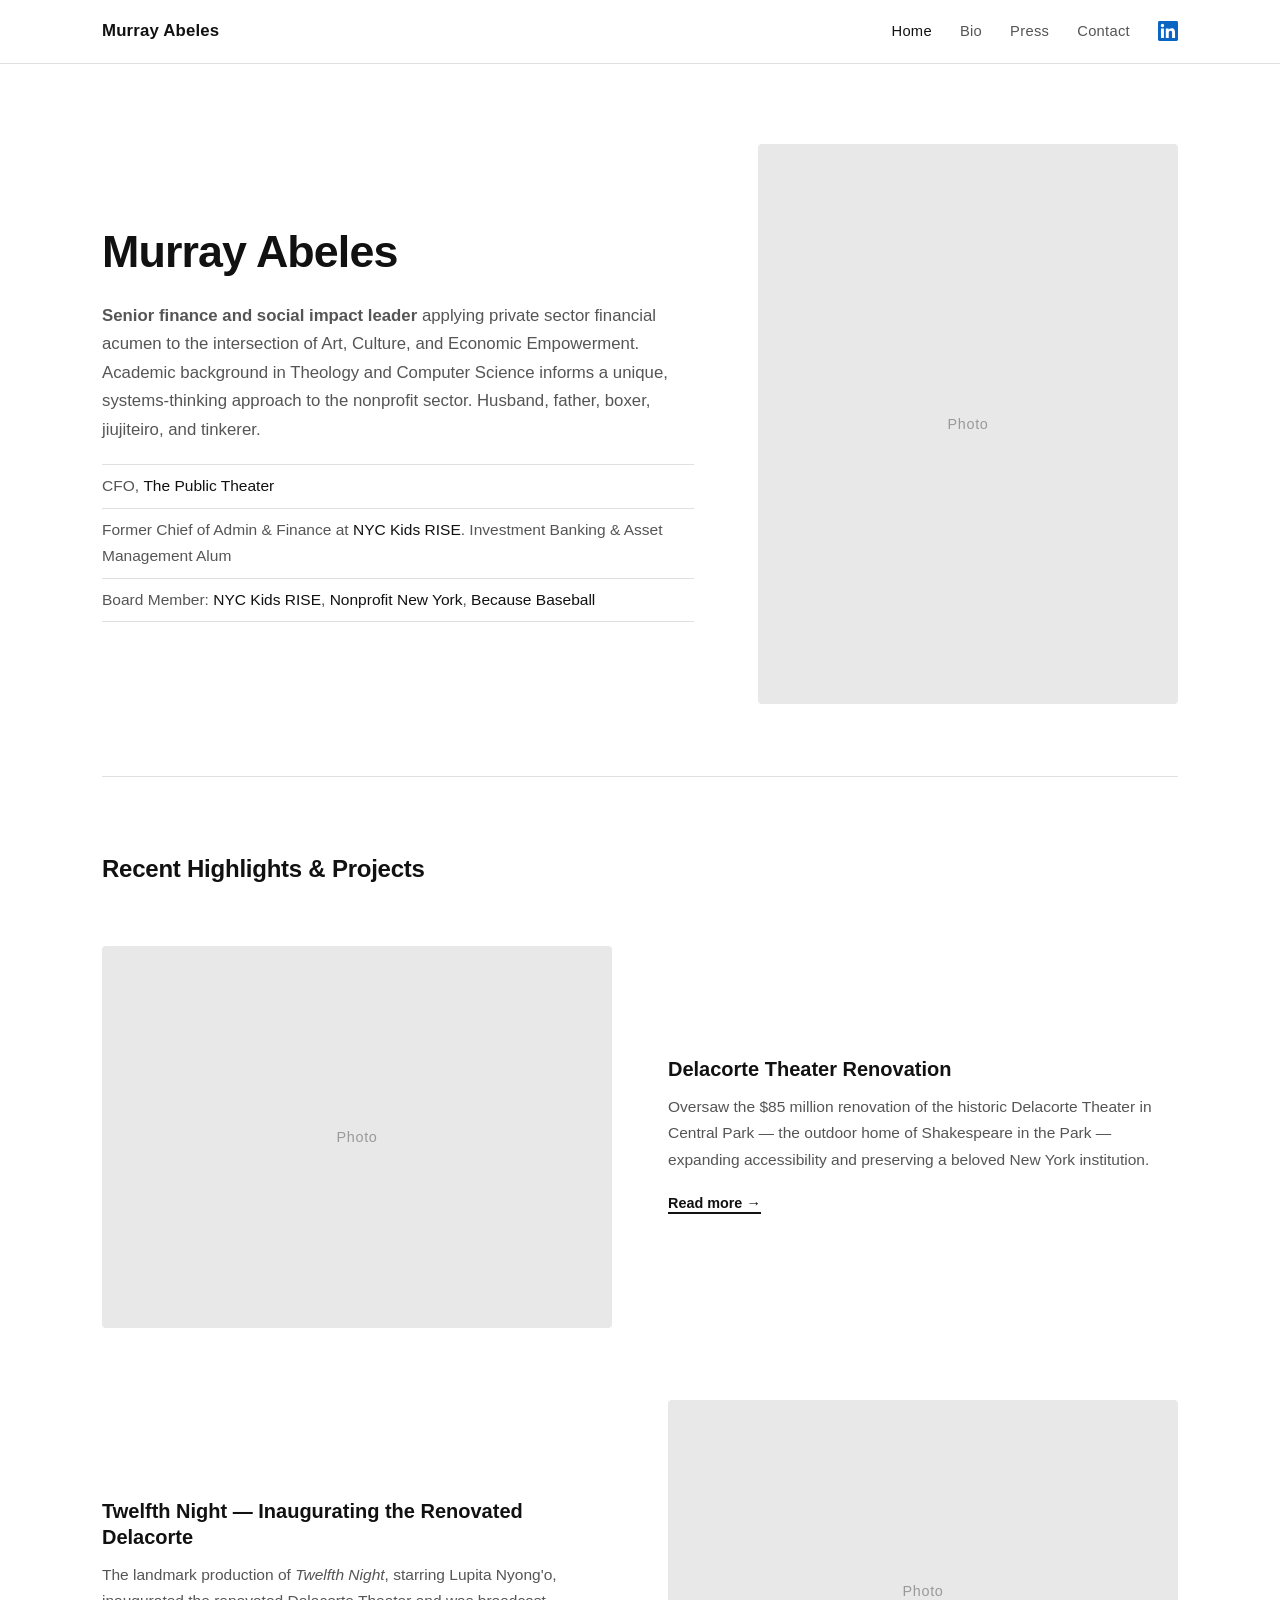
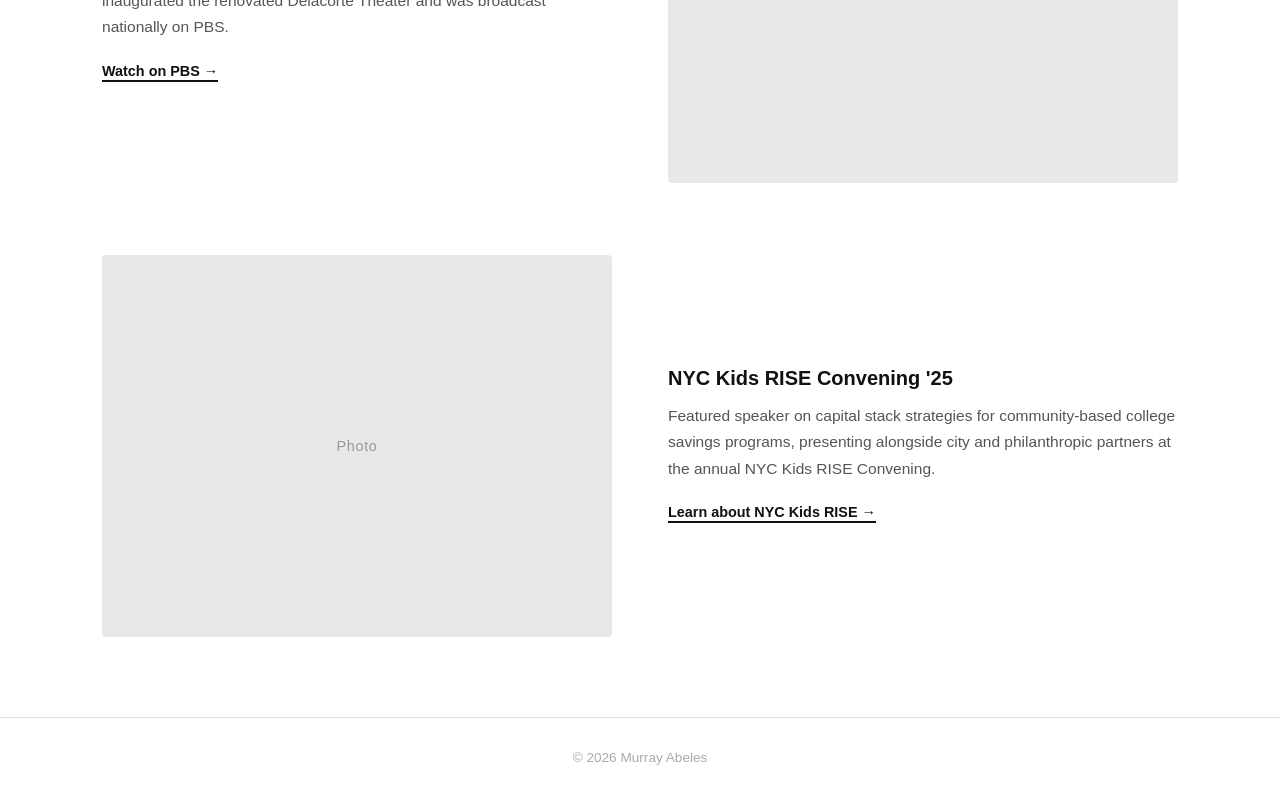
==== index.html @ eace4b52 "Replace LinkedIn text with SVG logo in nav Co-Authored-By: Claude Sonnet 4.6 <noreply@anthropic.com>" ====
<!DOCTYPE html>
<html lang="en">
<head>
    <meta charset="UTF-8">
    <meta name="viewport" content="width=device-width, initial-scale=1.0">
    <title>Murray Abeles</title>
    <link rel="stylesheet" href="css/style.css">
</head>
<body>
    <header>
        <div class="header-inner">
            <a href="index.html" class="site-name">Murray Abeles</a>
            <nav>
                <a href="index.html" class="active">Home</a>
                <a href="bio.html">Bio</a>
                <a href="press.html">Press</a>
                <a href="contact.html">Contact</a>
                <a href="https://www.linkedin.com/in/murrayabeles/" target="_blank" class="linkedin-icon" aria-label="LinkedIn"><svg xmlns="http://www.w3.org/2000/svg" width="20" height="20" viewBox="0 0 24 24" fill="#0A66C2"><path d="M20.447 20.452h-3.554v-5.569c0-1.328-.027-3.037-1.852-3.037-1.853 0-2.136 1.445-2.136 2.939v5.667H9.351V9h3.414v1.561h.046c.477-.9 1.637-1.85 3.37-1.85 3.601 0 4.267 2.37 4.267 5.455v6.286zM5.337 7.433a2.062 2.062 0 0 1-2.063-2.065 2.064 2.064 0 1 1 2.063 2.065zm1.782 13.019H3.555V9h3.564v11.452zM22.225 0H1.771C.792 0 0 .774 0 1.729v20.542C0 23.227.792 24 1.771 24h20.451C23.2 24 24 23.227 24 22.271V1.729C24 .774 23.2 0 22.222 0h.003z"/></svg></a>
            </nav>
        </div>
    </header>

    <main class="page">
        <section class="hero">
            <div class="hero-text">
                <h1>Murray Abeles</h1>
                <p><strong>Senior finance and social impact leader</strong> applying private sector financial acumen to the intersection of Art, Culture, and Economic Empowerment. Academic background in Theology and Computer Science informs a unique, systems-thinking approach to the nonprofit sector. Husband, father, boxer, jiujiteiro, and tinkerer.</p>
                <ul>
                    <li>CFO, <a href="https://publictheater.org/" target="_blank">The Public Theater</a></li>
                    <li>Former Chief of Admin &amp; Finance at <a href="https://nyckidsrise.org/" target="_blank">NYC Kids RISE</a>. Investment Banking &amp; Asset Management Alum</li>
                    <li>Board Member: <a href="http://nyckidsrise.org/about/" target="_blank">NYC Kids RISE</a>, <a href="https://www.nonprofitnewyork.org/" target="_blank">Nonprofit New York</a>, <a href="https://www.becausebaseball.org/" target="_blank">Because Baseball</a></li>
                </ul>
            </div>
            <div class="hero-photo">Photo</div>
        </section>

        <hr class="section-divider">

        <section class="featured-section">
            <h2>Recent Highlights &amp; Projects</h2>

            <div class="project-block">
                <div class="project-image">Photo</div>
                <div class="project-text">
                    <h3>Delacorte Theater Renovation</h3>
                    <p>Oversaw the $85 million renovation of the historic Delacorte Theater in Central Park — the outdoor home of Shakespeare in the Park — expanding accessibility and preserving a beloved New York institution.</p>
                    <a href="https://www.nytimes.com/2025/08/07/theater/delacorte-shakespeare-renovation.html" target="_blank">Read more &rarr;</a>
                </div>
            </div>

            <div class="project-block reverse">
                <div class="project-image">Photo</div>
                <div class="project-text">
                    <h3>Twelfth Night — Inaugurating the Renovated Delacorte</h3>
                    <p>The landmark production of <em>Twelfth Night</em>, starring Lupita Nyong'o, inaugurated the renovated Delacorte Theater and was broadcast nationally on PBS.</p>
                    <a href="https://www.pbs.org/wnet/gperf/twelfth-night-about/17254/" target="_blank">Watch on PBS &rarr;</a>
                </div>
            </div>

            <div class="project-block">
                <div class="project-image">Photo</div>
                <div class="project-text">
                    <h3>NYC Kids RISE Convening '25</h3>
                    <p>Featured speaker on capital stack strategies for community-based college savings programs, presenting alongside city and philanthropic partners at the annual NYC Kids RISE Convening.</p>
                    <a href="https://nyckidsrise.org/" target="_blank">Learn about NYC Kids RISE &rarr;</a>
                </div>
            </div>
        </section>
    </main>

    <footer>
        <p>&copy; 2026 Murray Abeles</p>
    </footer>
</body>
</html>
---- css/style.css ----
/* =========================================
   Base & Reset
   ========================================= */
*, *::before, *::after {
    box-sizing: border-box;
    margin: 0;
    padding: 0;
}

:root {
    --max-width: 1140px;
    --color-bg: #fff;
    --color-text: #111;
    --color-muted: #555;
    --color-border: #e0e0e0;
    --color-accent: #111;
    --font: -apple-system, BlinkMacSystemFont, "Segoe UI", Roboto, Helvetica, Arial, sans-serif;
    --header-height: 64px;
}

html {
    scroll-behavior: smooth;
}

body {
    font-family: var(--font);
    background: var(--color-bg);
    color: var(--color-text);
    line-height: 1.7;
    font-size: 17px;
}

/* =========================================
   Header & Nav
   ========================================= */
header {
    position: sticky;
    top: 0;
    z-index: 100;
    height: var(--header-height);
    background: rgba(255, 255, 255, 0.85);
    backdrop-filter: blur(12px);
    -webkit-backdrop-filter: blur(12px);
    border-bottom: 1px solid var(--color-border);
    display: flex;
    align-items: center;
}

header .header-inner {
    width: 100%;
    max-width: var(--max-width);
    margin: 0 auto;
    padding: 0 32px;
    display: flex;
    align-items: center;
    justify-content: space-between;
}

header .site-name {
    font-size: 1.05rem;
    font-weight: 600;
    letter-spacing: 0.01em;
    text-decoration: none;
    color: var(--color-text);
}

nav {
    display: flex;
    align-items: center;
    gap: 28px;
}

nav a {
    color: var(--color-muted);
    text-decoration: none;
    font-size: 0.92rem;
    font-weight: 500;
    letter-spacing: 0.02em;
    transition: color 0.2s;
}

nav a:hover,
nav a.active {
    color: var(--color-text);
}

nav a.linkedin-icon {
    display: flex;
    align-items: center;
    line-height: 1;
}

nav a.linkedin-icon svg {
    display: block;
    transition: opacity 0.2s;
}

nav a.linkedin-icon:hover svg {
    opacity: 0.7;
}

/* =========================================
   Page Wrapper
   ========================================= */
.page {
    max-width: var(--max-width);
    margin: 0 auto;
    padding: 0 32px;
}

/* =========================================
   Hero (Home)
   ========================================= */
.hero {
    display: grid;
    grid-template-columns: 1fr 420px;
    gap: 64px;
    align-items: center;
    padding: 80px 0 72px;
}

.hero-text h1 {
    font-size: 2.8rem;
    font-weight: 700;
    line-height: 1.15;
    margin-bottom: 24px;
    letter-spacing: -0.02em;
}

.hero-text p {
    font-size: 1.05rem;
    color: var(--color-muted);
    margin-bottom: 20px;
}

.hero-text ul {
    list-style: none;
    padding: 0;
}

.hero-text ul li {
    padding: 8px 0;
    border-top: 1px solid var(--color-border);
    font-size: 0.97rem;
    color: var(--color-muted);
}

.hero-text ul li:last-child {
    border-bottom: 1px solid var(--color-border);
}

.hero-text ul li a {
    color: var(--color-text);
    text-decoration: none;
    font-weight: 500;
}

.hero-text ul li a:hover {
    text-decoration: underline;
}

.hero-photo {
    background: #e8e8e8;
    border-radius: 4px;
    aspect-ratio: 3/4;
    display: flex;
    align-items: center;
    justify-content: center;
    color: #999;
    font-size: 0.9rem;
    letter-spacing: 0.05em;
}

/* =========================================
   Section Divider
   ========================================= */
.section-divider {
    border: none;
    border-top: 1px solid var(--color-border);
    margin: 0;
}

/* =========================================
   Featured Projects (Home)
   ========================================= */
.featured-section {
    padding: 72px 0 80px;
}

.featured-section h2 {
    font-size: 1.5rem;
    font-weight: 700;
    margin-bottom: 56px;
    letter-spacing: -0.01em;
}

.project-block {
    display: grid;
    grid-template-columns: 1fr 1fr;
    gap: 56px;
    align-items: center;
    margin-bottom: 72px;
}

.project-block:last-child {
    margin-bottom: 0;
}

/* Alternate: image on right */
.project-block.reverse {
    direction: rtl;
}

.project-block.reverse > * {
    direction: ltr;
}

.project-image {
    background: #e8e8e8;
    border-radius: 4px;
    aspect-ratio: 4/3;
    display: flex;
    align-items: center;
    justify-content: center;
    color: #999;
    font-size: 0.9rem;
    letter-spacing: 0.05em;
}

.project-text h3 {
    font-size: 1.25rem;
    font-weight: 700;
    margin-bottom: 12px;
    line-height: 1.3;
}

.project-text p {
    color: var(--color-muted);
    font-size: 0.97rem;
    margin-bottom: 16px;
}

.project-text a {
    color: var(--color-text);
    font-weight: 600;
    font-size: 0.9rem;
    text-decoration: none;
    border-bottom: 2px solid var(--color-text);
    padding-bottom: 1px;
    transition: opacity 0.2s;
}

.project-text a:hover {
    opacity: 0.6;
}

/* =========================================
   Interior Pages (Bio, Press)
   ========================================= */
.page-header {
    padding: 64px 0 40px;
    border-bottom: 1px solid var(--color-border);
    margin-bottom: 48px;
}

.page-header h1 {
    font-size: 2.2rem;
    font-weight: 700;
    letter-spacing: -0.02em;
}

.page-content {
    padding-bottom: 80px;
}

.page-content p {
    color: var(--color-muted);
    margin-bottom: 24px;
    max-width: 720px;
}

/* =========================================
   Press Page
   ========================================= */
.press-section {
    margin-bottom: 48px;
}

.press-section h2 {
    font-size: 1.1rem;
    font-weight: 700;
    text-transform: uppercase;
    letter-spacing: 0.08em;
    color: var(--color-muted);
    margin-bottom: 20px;
}

.press-section ul {
    list-style: none;
    padding: 0;
}

.press-section ul li {
    border-top: 1px solid var(--color-border);
    padding: 14px 0;
}

.press-section ul li:last-child {
    border-bottom: 1px solid var(--color-border);
}

.press-section ul li a {
    color: var(--color-text);
    text-decoration: none;
    font-size: 0.97rem;
    font-weight: 500;
}

.press-section ul li a:hover {
    text-decoration: underline;
}

.press-note {
    color: var(--color-muted);
    font-size: 0.92rem;
    margin-bottom: 20px;
}

/* =========================================
   Contact Page
   ========================================= */
.contact-wrap {
    padding: 64px 0 80px;
    display: grid;
    grid-template-columns: 1fr 560px;
    gap: 80px;
    align-items: start;
}

.contact-intro h1 {
    font-size: 2.2rem;
    font-weight: 700;
    letter-spacing: -0.02em;
    margin-bottom: 16px;
}

.contact-intro p {
    color: var(--color-muted);
    font-size: 0.97rem;
}

.contact-card {
    background: rgba(255, 255, 255, 0.9);
    border: 2px solid var(--color-border);
    border-radius: 20px;
    padding: 40px;
}

.contact-card .form-group {
    margin-bottom: 20px;
}

.contact-card label {
    display: block;
    font-size: 0.85rem;
    font-weight: 600;
    letter-spacing: 0.04em;
    text-transform: uppercase;
    color: var(--color-muted);
    margin-bottom: 6px;
}

.contact-card input,
.contact-card textarea {
    width: 100%;
    padding: 12px 14px;
    border: 1px solid var(--color-border);
    border-radius: 6px;
    font-family: var(--font);
    font-size: 0.97rem;
    color: var(--color-text);
    background: #fafafa;
    transition: border-color 0.2s;
}

.contact-card input:focus,
.contact-card textarea:focus {
    outline: none;
    border-color: #999;
    background: #fff;
}

.contact-card textarea {
    height: 140px;
    resize: vertical;
}

.contact-card button {
    width: 100%;
    padding: 14px;
    background: var(--color-text);
    color: #fff;
    border: none;
    border-radius: 6px;
    font-family: var(--font);
    font-size: 0.97rem;
    font-weight: 600;
    cursor: pointer;
    letter-spacing: 0.02em;
    transition: opacity 0.2s;
}

.contact-card button:hover {
    opacity: 0.75;
}

.static-note {
    margin-top: 14px;
    font-size: 0.82rem;
    color: #aaa;
    text-align: center;
}

/* =========================================
   Footer
   ========================================= */
footer {
    border-top: 1px solid var(--color-border);
    padding: 28px 32px;
    text-align: center;
    font-size: 0.85rem;
    color: #aaa;
}

/* =========================================
   Responsive
   ========================================= */
@media (max-width: 900px) {
    .hero {
        grid-template-columns: 1fr;
        padding: 48px 0 40px;
        gap: 40px;
    }

    .hero-photo {
        aspect-ratio: 16/9;
        max-height: 300px;
    }

    .hero-text h1 {
        font-size: 2rem;
    }

    .project-block,
    .project-block.reverse {
        grid-template-columns: 1fr;
        direction: ltr;
        gap: 24px;
    }

    .contact-wrap {
        grid-template-columns: 1fr;
        gap: 40px;
    }
}

@media (max-width: 600px) {
    :root {
        --header-height: 56px;
    }

    .page {
        padding: 0 20px;
    }

    header .header-inner {
        padding: 0 20px;
    }

    nav {
        gap: 16px;
    }

    nav a {
        font-size: 0.85rem;
    }

    .hero-text h1 {
        font-size: 1.7rem;
    }

    footer {
        padding: 20px;
    }
}
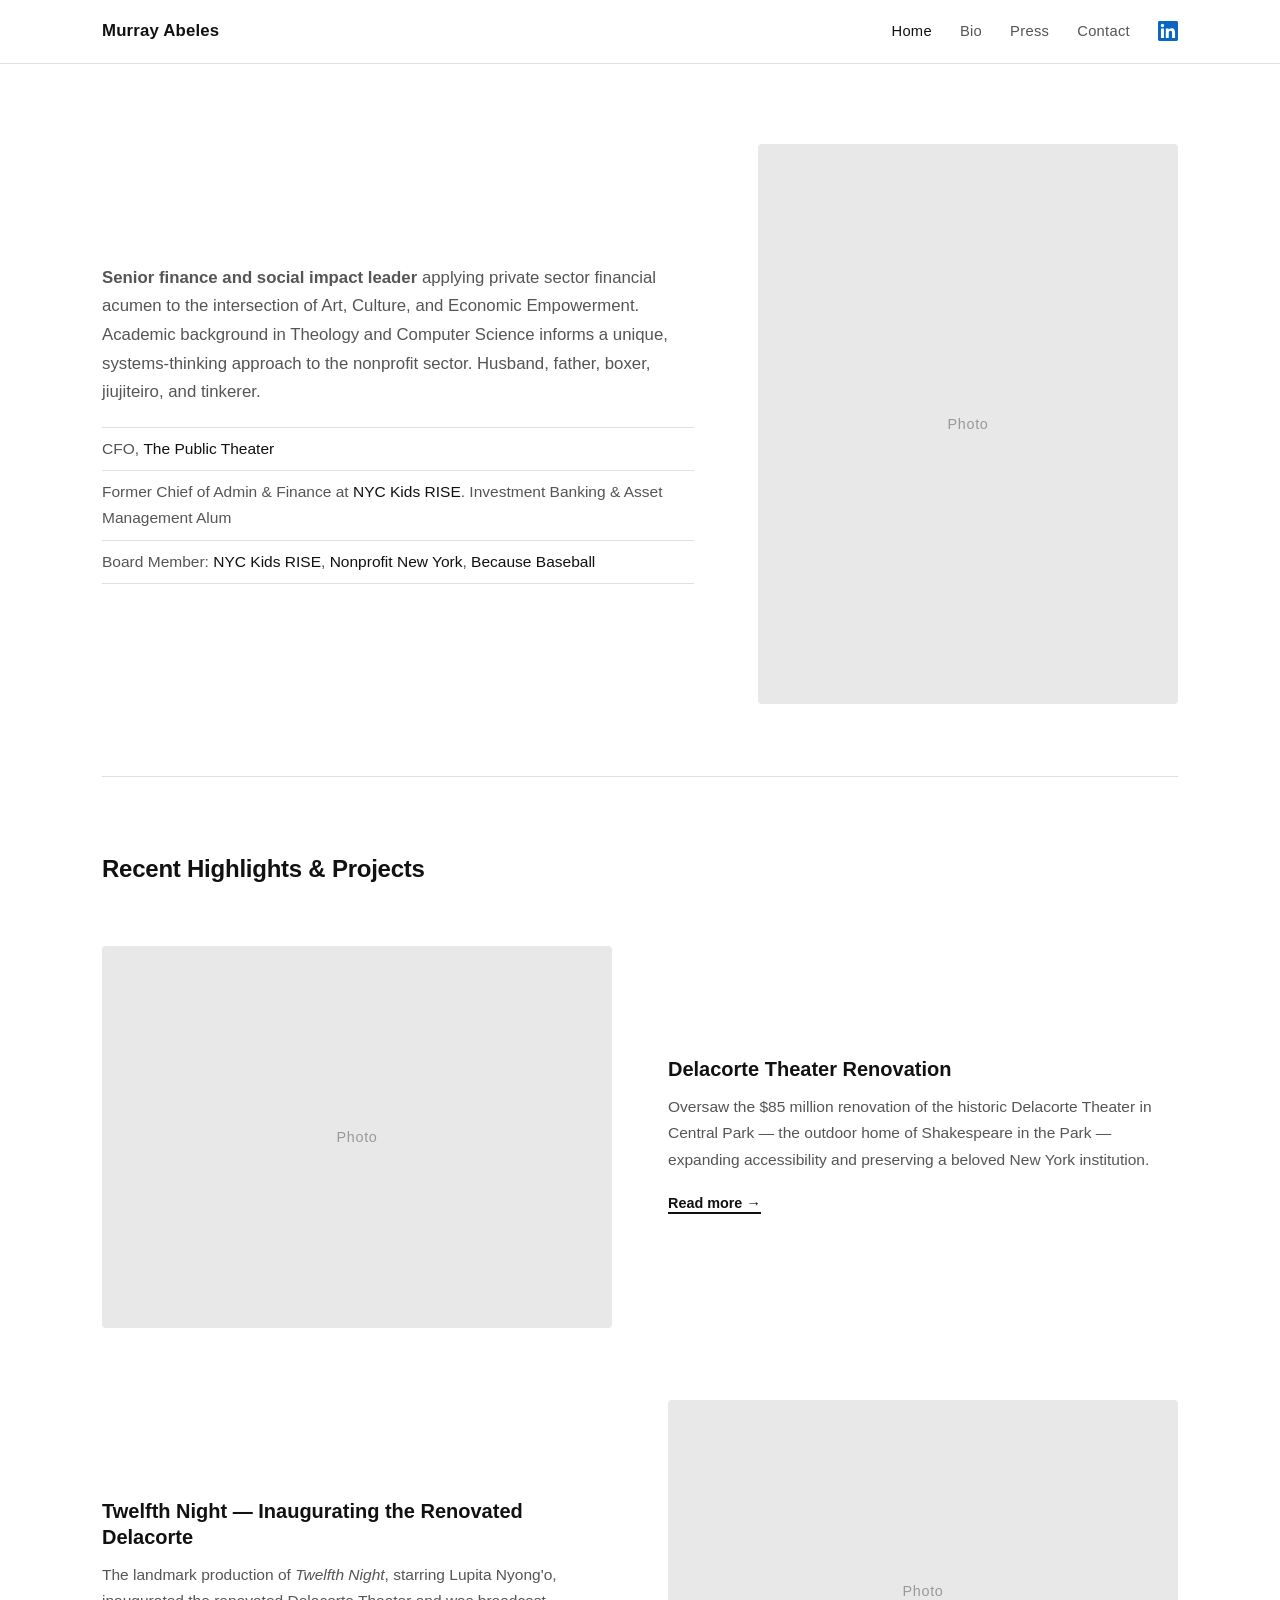
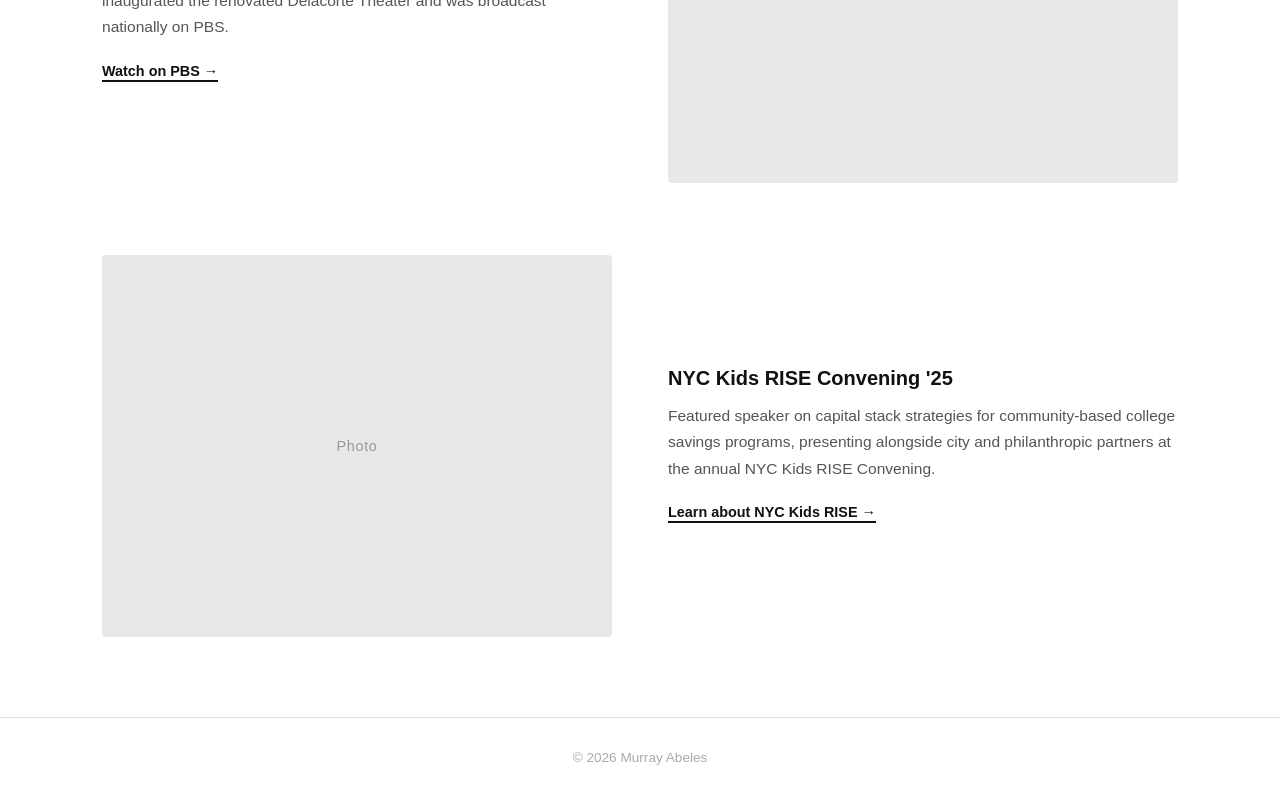
==== commit f8373ab5: "Remove h1 name from hero section on home page Co-Authored-By: Claude Sonnet 4.6 <noreply@anthropic.c" ====
--- a/index.html
+++ b/index.html
@@ -23,7 +23,6 @@
     <main class="page">
         <section class="hero">
             <div class="hero-text">
-                <h1>Murray Abeles</h1>
                 <p><strong>Senior finance and social impact leader</strong> applying private sector financial acumen to the intersection of Art, Culture, and Economic Empowerment. Academic background in Theology and Computer Science informs a unique, systems-thinking approach to the nonprofit sector. Husband, father, boxer, jiujiteiro, and tinkerer.</p>
                 <ul>
                     <li>CFO, <a href="https://publictheater.org/" target="_blank">The Public Theater</a></li>
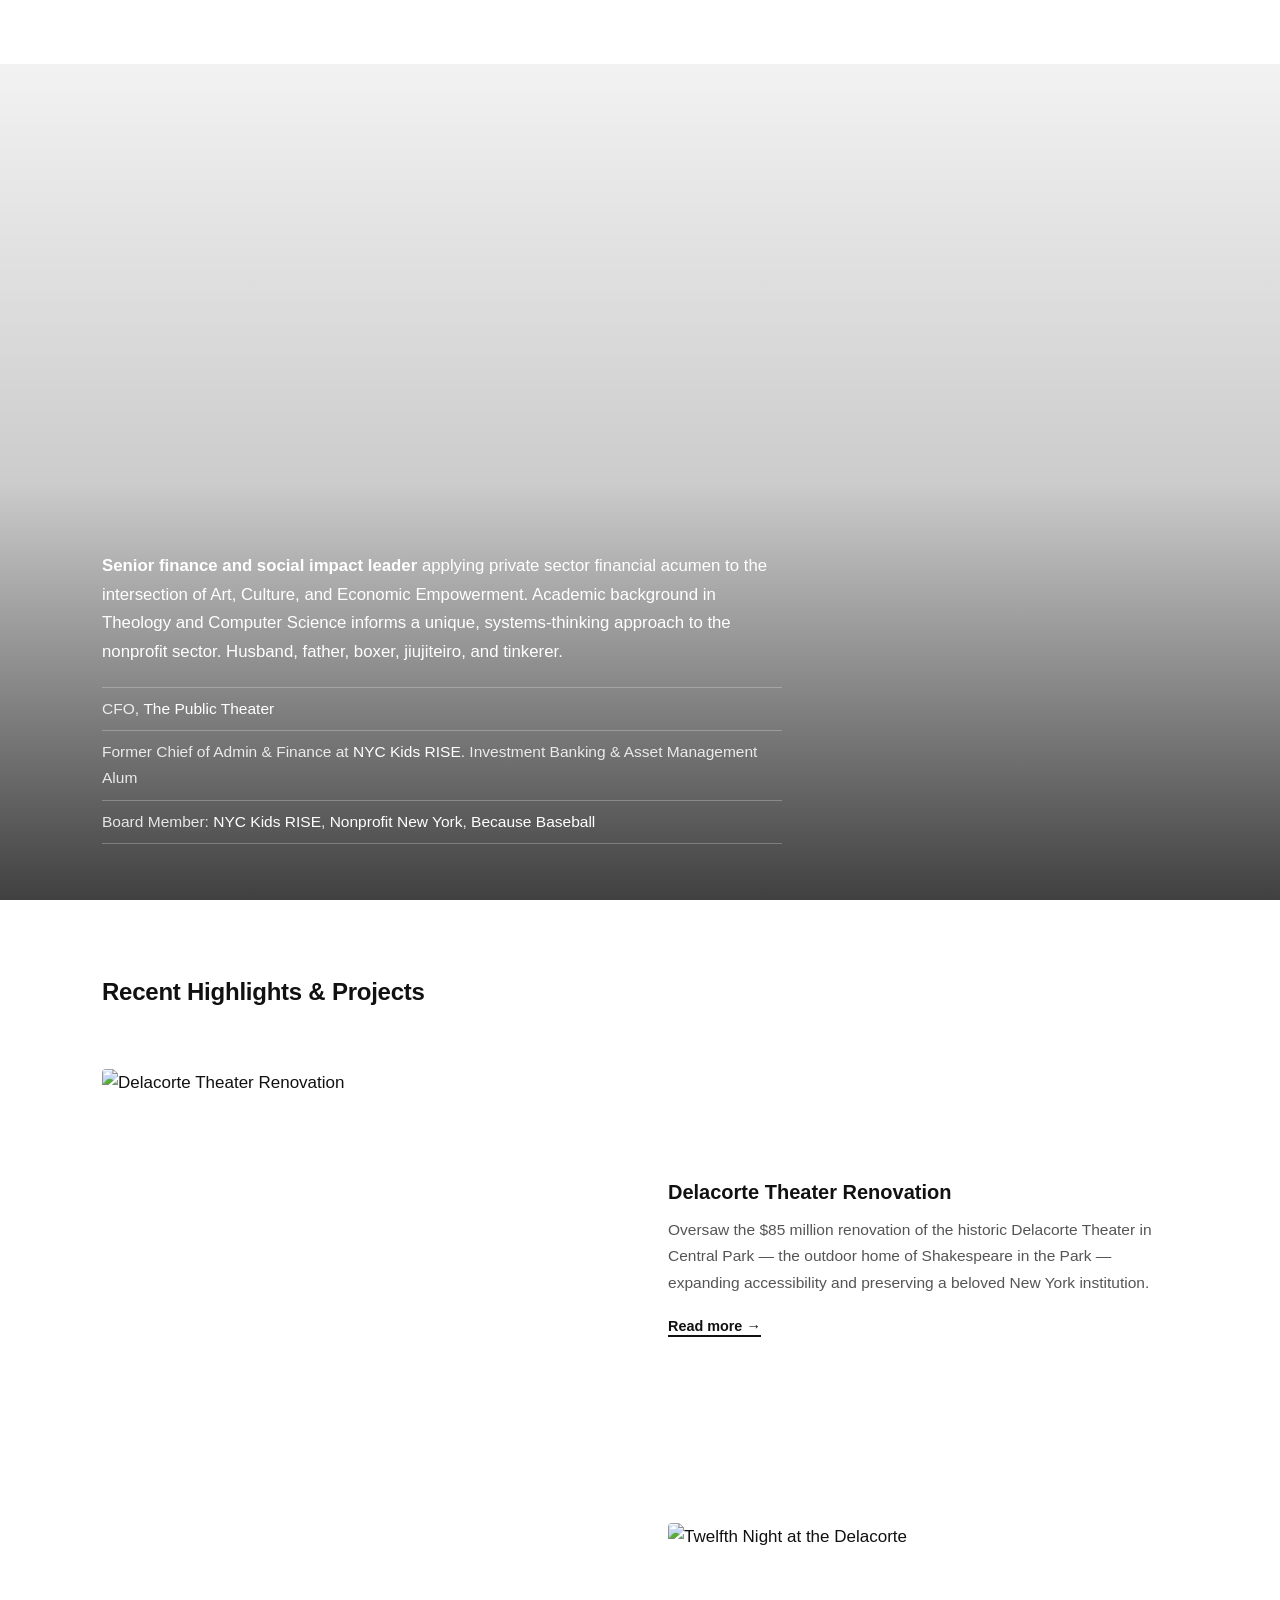
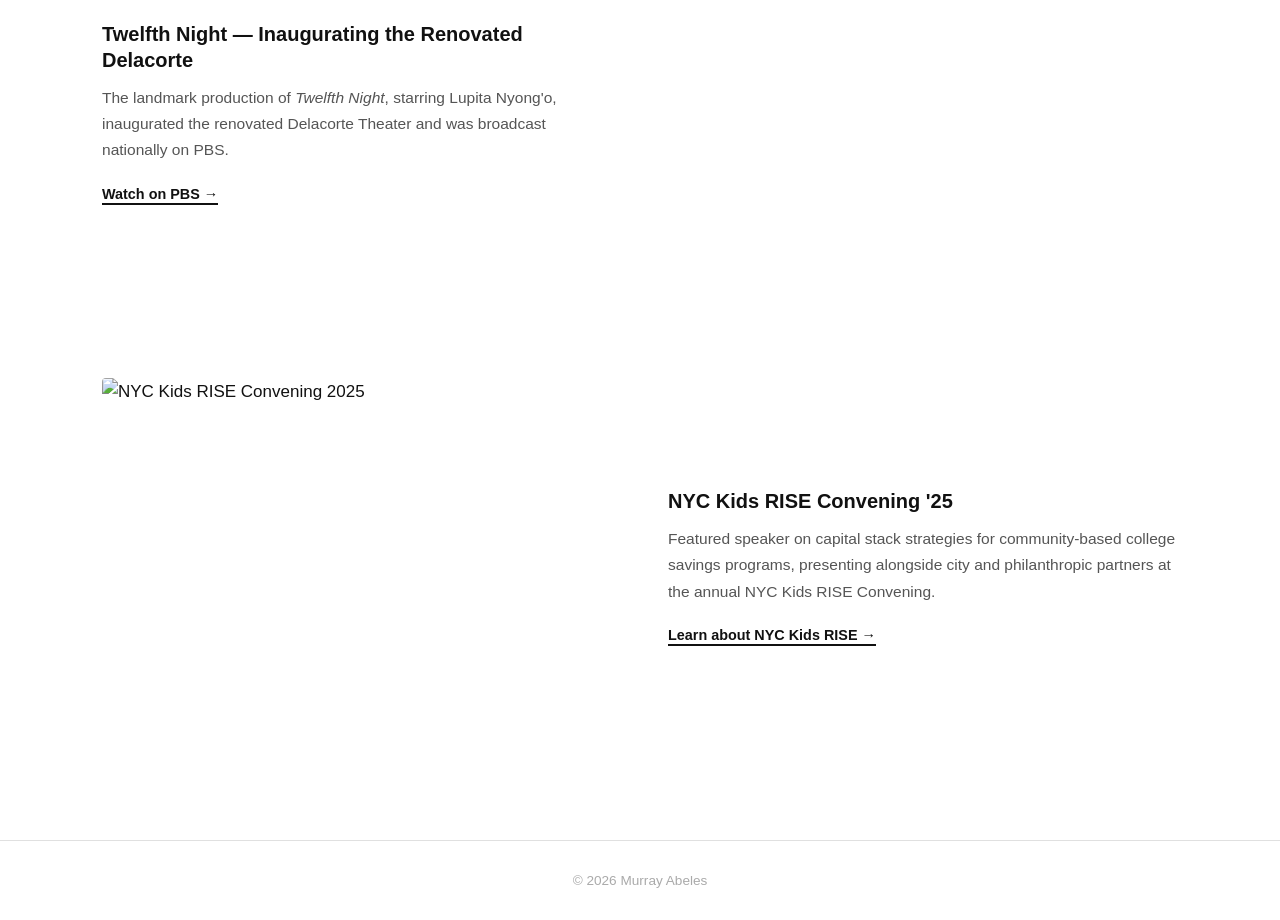
==== commit c26fba19: "New hero image, transparent nav, and scroll-aware header - Swap hero background to new photo - Homep" ====
--- a/index.html
+++ b/index.html
@@ -6,7 +6,7 @@
     <title>Murray Abeles</title>
     <link rel="stylesheet" href="css/style.css">
 </head>
-<body>
+<body class="home">
     <header>
         <div class="header-inner">
             <a href="index.html" class="site-name">Murray Abeles</a>
@@ -20,26 +20,25 @@
         </div>
     </header>
 
+    <section class="hero-full">
+        <div class="hero-overlay"></div>
+        <div class="hero-content">
+            <p><strong>Senior finance and social impact leader</strong> applying private sector financial acumen to the intersection of Art, Culture, and Economic Empowerment. Academic background in Theology and Computer Science informs a unique, systems-thinking approach to the nonprofit sector. Husband, father, boxer, jiujiteiro, and tinkerer.</p>
+            <ul>
+                <li>CFO, <a href="https://publictheater.org/" target="_blank">The Public Theater</a></li>
+                <li>Former Chief of Admin &amp; Finance at <a href="https://nyckidsrise.org/" target="_blank">NYC Kids RISE</a>. Investment Banking &amp; Asset Management Alum</li>
+                <li>Board Member: <a href="http://nyckidsrise.org/about/" target="_blank">NYC Kids RISE</a>, <a href="https://www.nonprofitnewyork.org/" target="_blank">Nonprofit New York</a>, <a href="https://www.becausebaseball.org/" target="_blank">Because Baseball</a></li>
+            </ul>
+        </div>
+    </section>
+
     <main class="page">
-        <section class="hero">
-            <div class="hero-text">
-                <p><strong>Senior finance and social impact leader</strong> applying private sector financial acumen to the intersection of Art, Culture, and Economic Empowerment. Academic background in Theology and Computer Science informs a unique, systems-thinking approach to the nonprofit sector. Husband, father, boxer, jiujiteiro, and tinkerer.</p>
-                <ul>
-                    <li>CFO, <a href="https://publictheater.org/" target="_blank">The Public Theater</a></li>
-                    <li>Former Chief of Admin &amp; Finance at <a href="https://nyckidsrise.org/" target="_blank">NYC Kids RISE</a>. Investment Banking &amp; Asset Management Alum</li>
-                    <li>Board Member: <a href="http://nyckidsrise.org/about/" target="_blank">NYC Kids RISE</a>, <a href="https://www.nonprofitnewyork.org/" target="_blank">Nonprofit New York</a>, <a href="https://www.becausebaseball.org/" target="_blank">Because Baseball</a></li>
-                </ul>
-            </div>
-            <div class="hero-photo">Photo</div>
-        </section>
-
-        <hr class="section-divider">
 
         <section class="featured-section">
             <h2>Recent Highlights &amp; Projects</h2>
 
             <div class="project-block">
-                <div class="project-image">Photo</div>
+                <div class="project-image"><img src="images/Gemini_Generated_Image_oh601hoh601hoh60.webp" alt="Delacorte Theater Renovation"></div>
                 <div class="project-text">
                     <h3>Delacorte Theater Renovation</h3>
                     <p>Oversaw the $85 million renovation of the historic Delacorte Theater in Central Park — the outdoor home of Shakespeare in the Park — expanding accessibility and preserving a beloved New York institution.</p>
@@ -48,7 +47,7 @@
             </div>
 
             <div class="project-block reverse">
-                <div class="project-image">Photo</div>
+                <div class="project-image"><img src="images/15r.webp" alt="Twelfth Night at the Delacorte"></div>
                 <div class="project-text">
                     <h3>Twelfth Night — Inaugurating the Renovated Delacorte</h3>
                     <p>The landmark production of <em>Twelfth Night</em>, starring Lupita Nyong'o, inaugurated the renovated Delacorte Theater and was broadcast nationally on PBS.</p>
@@ -57,7 +56,7 @@
             </div>
 
             <div class="project-block">
-                <div class="project-image">Photo</div>
+                <div class="project-image"><img src="images/Screenshot+2025-11-24+150831.webp" alt="NYC Kids RISE Convening 2025"></div>
                 <div class="project-text">
                     <h3>NYC Kids RISE Convening '25</h3>
                     <p>Featured speaker on capital stack strategies for community-based college savings programs, presenting alongside city and philanthropic partners at the annual NYC Kids RISE Convening.</p>
@@ -70,5 +69,10 @@
     <footer>
         <p>&copy; 2026 Murray Abeles</p>
     </footer>
+    <script>
+        window.addEventListener('scroll', function() {
+            document.querySelector('header').classList.toggle('scrolled', window.scrollY > 60);
+        });
+    </script>
 </body>
 </html>
--- a/css/style.css
+++ b/css/style.css
@@ -38,7 +38,7 @@
     top: 0;
     z-index: 100;
     height: var(--header-height);
-    background: rgba(255, 255, 255, 0.85);
+    background: rgba(255, 255, 255, 0.92);
     backdrop-filter: blur(12px);
     -webkit-backdrop-filter: blur(12px);
     border-bottom: 1px solid var(--color-border);
@@ -62,6 +62,7 @@
     letter-spacing: 0.01em;
     text-decoration: none;
     color: var(--color-text);
+    transition: color 0.3s;
 }
 
 nav {
@@ -84,6 +85,54 @@
     color: var(--color-text);
 }
 
+/* Transparent header on homepage before scroll */
+body.home header {
+    background: transparent;
+    border-bottom: none;
+}
+
+body.home header .site-name {
+    color: #fff;
+}
+
+body.home nav a {
+    color: rgba(255,255,255,0.75);
+}
+
+body.home nav a:hover,
+body.home nav a.active {
+    color: #fff;
+}
+
+body.home header svg {
+    fill: #fff;
+}
+
+/* Solid header after scroll (homepage) */
+body.home header.scrolled {
+    background: rgba(255,255,255,0.92);
+    backdrop-filter: blur(12px);
+    -webkit-backdrop-filter: blur(12px);
+    border-bottom: 1px solid var(--color-border);
+}
+
+body.home header.scrolled .site-name {
+    color: var(--color-text);
+}
+
+body.home header.scrolled nav a {
+    color: var(--color-muted);
+}
+
+body.home header.scrolled nav a:hover,
+body.home header.scrolled nav a.active {
+    color: var(--color-text);
+}
+
+body.home header.scrolled svg {
+    fill: #0A66C2;
+}
+
 nav a.linkedin-icon {
     display: flex;
     align-items: center;
@@ -109,66 +158,68 @@
 }
 
 /* =========================================
-   Hero (Home)
-   ========================================= */
-.hero {
-    display: grid;
-    grid-template-columns: 1fr 420px;
-    gap: 64px;
-    align-items: center;
-    padding: 80px 0 72px;
-}
-
-.hero-text h1 {
-    font-size: 2.8rem;
-    font-weight: 700;
-    line-height: 1.15;
-    margin-bottom: 24px;
-    letter-spacing: -0.02em;
-}
-
-.hero-text p {
+   Hero Full-Viewport (Home)
+   ========================================= */
+.hero-full {
+    position: relative;
+    height: calc(100vh - var(--header-height));
+    background: url('../images/PXL_20250730_222153449.MP.jpg') center center / cover no-repeat;
+    display: flex;
+    align-items: flex-end;
+}
+
+.hero-overlay {
+    position: absolute;
+    inset: 0;
+    background: linear-gradient(to top, rgba(0,0,0,0.75) 0%, rgba(0,0,0,0.2) 50%, rgba(0,0,0,0.05) 100%);
+}
+
+.hero-content {
+    position: relative;
+    z-index: 1;
+    width: 100%;
+    max-width: var(--max-width);
+    margin: 0 auto;
+    padding: 0 32px 56px;
+    color: #fff;
+}
+
+.hero-content p {
     font-size: 1.05rem;
-    color: var(--color-muted);
+    line-height: 1.7;
     margin-bottom: 20px;
-}
-
-.hero-text ul {
+    max-width: 680px;
+}
+
+.hero-content strong {
+    color: #fff;
+}
+
+.hero-content ul {
     list-style: none;
     padding: 0;
-}
-
-.hero-text ul li {
+    max-width: 680px;
+}
+
+.hero-content ul li {
     padding: 8px 0;
-    border-top: 1px solid var(--color-border);
+    border-top: 1px solid rgba(255,255,255,0.25);
     font-size: 0.97rem;
-    color: var(--color-muted);
-}
-
-.hero-text ul li:last-child {
-    border-bottom: 1px solid var(--color-border);
-}
-
-.hero-text ul li a {
-    color: var(--color-text);
+    color: rgba(255,255,255,0.85);
+}
+
+.hero-content ul li:last-child {
+    border-bottom: 1px solid rgba(255,255,255,0.25);
+}
+
+.hero-content ul li a {
+    color: #fff;
     text-decoration: none;
     font-weight: 500;
 }
 
-.hero-text ul li a:hover {
+.hero-content ul li a:hover {
     text-decoration: underline;
-}
-
-.hero-photo {
-    background: #e8e8e8;
-    border-radius: 4px;
-    aspect-ratio: 3/4;
-    display: flex;
-    align-items: center;
-    justify-content: center;
-    color: #999;
-    font-size: 0.9rem;
-    letter-spacing: 0.05em;
 }
 
 /* =========================================
@@ -216,15 +267,16 @@
 }
 
 .project-image {
-    background: #e8e8e8;
     border-radius: 4px;
     aspect-ratio: 4/3;
-    display: flex;
-    align-items: center;
-    justify-content: center;
-    color: #999;
-    font-size: 0.9rem;
-    letter-spacing: 0.05em;
+    overflow: hidden;
+}
+
+.project-image img {
+    width: 100%;
+    height: 100%;
+    object-fit: cover;
+    display: block;
 }
 
 .project-text h3 {
@@ -309,14 +361,40 @@
     border-bottom: 1px solid var(--color-border);
 }
 
-.press-section ul li a {
+.press-item {
+    display: flex;
+    align-items: flex-start;
+    gap: 16px;
+}
+
+.press-logo {
+    flex-shrink: 0;
+    width: 20px;
+    height: 20px;
+    margin-top: 2px;
+}
+
+.press-logo img {
+    width: 20px;
+    height: 20px;
+    object-fit: contain;
+    opacity: 0.5;
+    transition: opacity 0.2s;
+}
+
+.press-section ul li:hover .press-logo img {
+    opacity: 1;
+}
+
+.press-item a {
     color: var(--color-text);
     text-decoration: none;
     font-size: 0.97rem;
     font-weight: 500;
-}
-
-.press-section ul li a:hover {
+    line-height: 1.4;
+}
+
+.press-item a:hover {
     text-decoration: underline;
 }
 
@@ -436,19 +514,8 @@
    Responsive
    ========================================= */
 @media (max-width: 900px) {
-    .hero {
-        grid-template-columns: 1fr;
-        padding: 48px 0 40px;
-        gap: 40px;
-    }
-
-    .hero-photo {
-        aspect-ratio: 16/9;
-        max-height: 300px;
-    }
-
-    .hero-text h1 {
-        font-size: 2rem;
+    .hero-full {
+        height: 80vh;
     }
 
     .project-block,
@@ -485,8 +552,8 @@
         font-size: 0.85rem;
     }
 
-    .hero-text h1 {
-        font-size: 1.7rem;
+    .hero-content {
+        padding: 0 20px 40px;
     }
 
     footer {
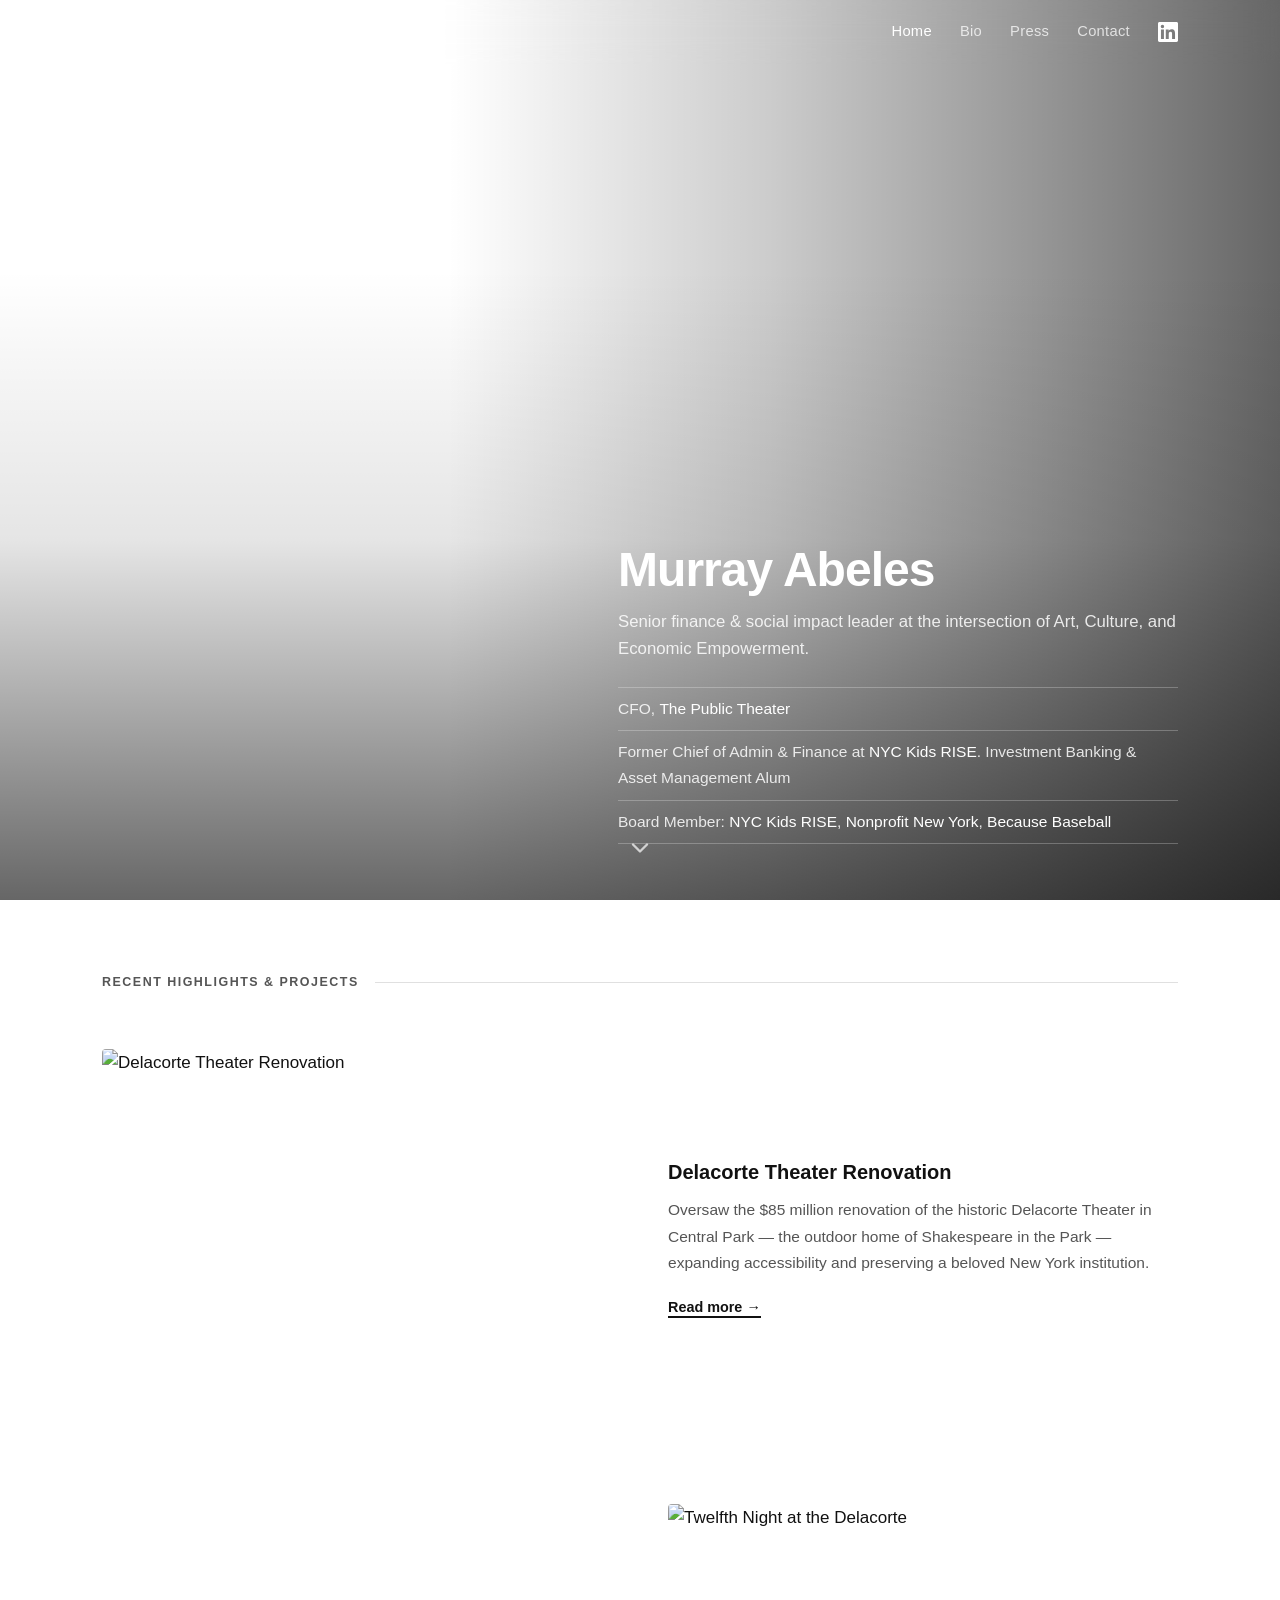
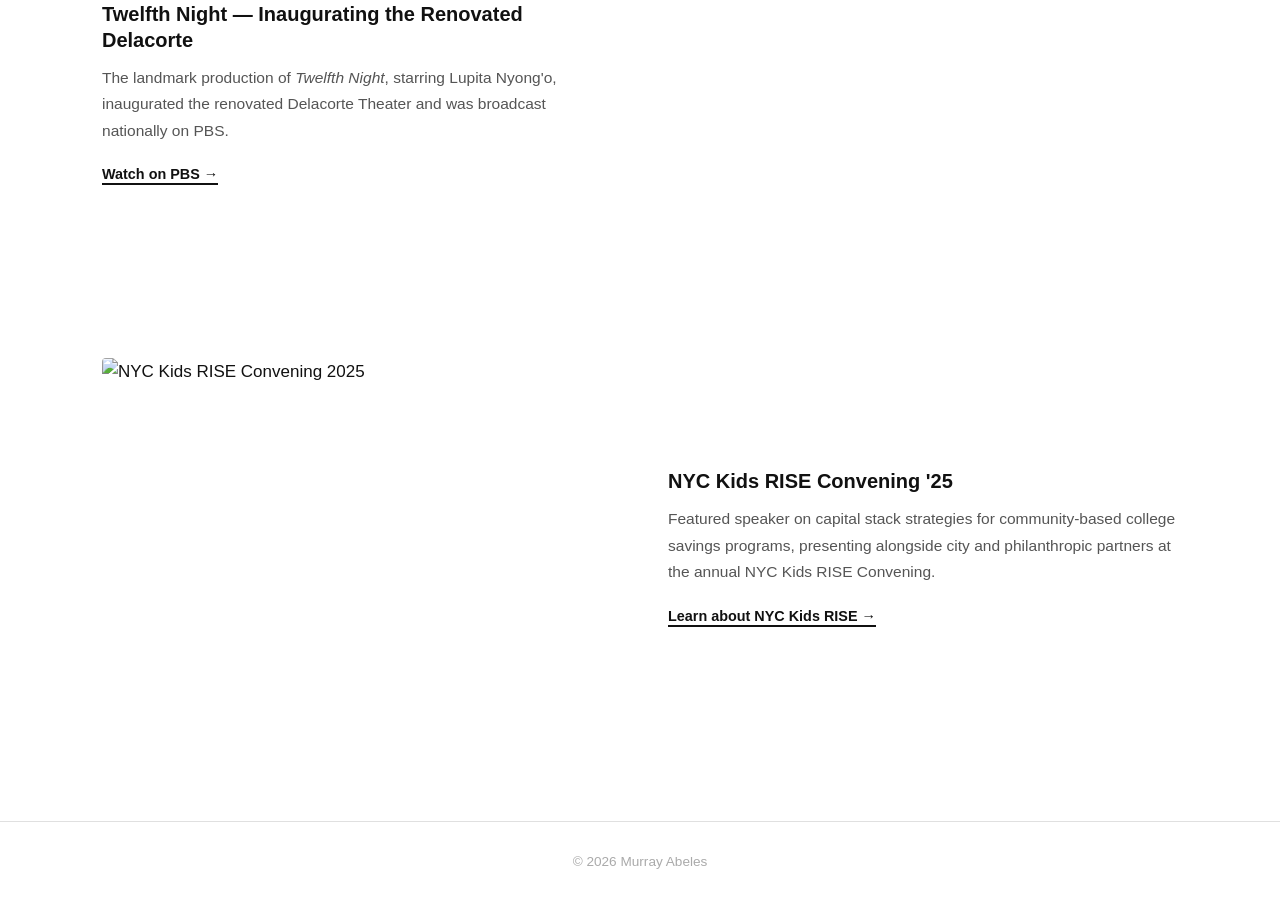
==== commit 901b870c: "Enhance homepage design with multiple visual improvements - Replace bio paragraph with bold name hea" ====
--- a/index.html
+++ b/index.html
@@ -23,19 +23,23 @@
     <section class="hero-full">
         <div class="hero-overlay"></div>
         <div class="hero-content">
-            <p><strong>Senior finance and social impact leader</strong> applying private sector financial acumen to the intersection of Art, Culture, and Economic Empowerment. Academic background in Theology and Computer Science informs a unique, systems-thinking approach to the nonprofit sector. Husband, father, boxer, jiujiteiro, and tinkerer.</p>
+            <h1 class="hero-name">Murray Abeles</h1>
+            <p class="hero-tagline">Senior finance &amp; social impact leader at the intersection of Art, Culture, and Economic Empowerment.</p>
             <ul>
                 <li>CFO, <a href="https://publictheater.org/" target="_blank">The Public Theater</a></li>
                 <li>Former Chief of Admin &amp; Finance at <a href="https://nyckidsrise.org/" target="_blank">NYC Kids RISE</a>. Investment Banking &amp; Asset Management Alum</li>
                 <li>Board Member: <a href="http://nyckidsrise.org/about/" target="_blank">NYC Kids RISE</a>, <a href="https://www.nonprofitnewyork.org/" target="_blank">Nonprofit New York</a>, <a href="https://www.becausebaseball.org/" target="_blank">Because Baseball</a></li>
             </ul>
         </div>
+        <div class="scroll-cue" aria-hidden="true">
+            <svg xmlns="http://www.w3.org/2000/svg" width="28" height="28" viewBox="0 0 24 24" fill="none" stroke="#fff" stroke-width="2" stroke-linecap="round" stroke-linejoin="round"><polyline points="6 9 12 15 18 9"></polyline></svg>
+        </div>
     </section>
 
     <main class="page">
 
         <section class="featured-section">
-            <h2>Recent Highlights &amp; Projects</h2>
+            <div class="section-eyebrow">Recent Highlights &amp; Projects</div>
 
             <div class="project-block">
                 <div class="project-image"><img src="images/Gemini_Generated_Image_oh601hoh601hoh60.webp" alt="Delacorte Theater Renovation"></div>
--- a/css/style.css
+++ b/css/style.css
@@ -162,7 +162,8 @@
    ========================================= */
 .hero-full {
     position: relative;
-    height: calc(100vh - var(--header-height));
+    margin-top: calc(-1 * var(--header-height));
+    height: 100vh;
     background: url('../images/PXL_20250730_222153449.MP.jpg') center center / cover no-repeat;
     display: flex;
     align-items: flex-end;
@@ -171,7 +172,9 @@
 .hero-overlay {
     position: absolute;
     inset: 0;
-    background: linear-gradient(to top, rgba(0,0,0,0.75) 0%, rgba(0,0,0,0.2) 50%, rgba(0,0,0,0.05) 100%);
+    background:
+        linear-gradient(to top, rgba(0,0,0,0.6) 0%, rgba(0,0,0,0.1) 40%, transparent 70%),
+        linear-gradient(to left, rgba(0,0,0,0.6) 0%, rgba(0,0,0,0.2) 40%, transparent 65%);
 }
 
 .hero-content {
@@ -184,21 +187,44 @@
     color: #fff;
 }
 
-.hero-content p {
+.hero-name {
+    font-size: 3rem;
+    font-weight: 700;
+    letter-spacing: -0.02em;
+    line-height: 1.1;
+    margin-bottom: 12px;
+    margin-left: auto;
+    max-width: 560px;
+}
+
+.hero-tagline {
     font-size: 1.05rem;
-    line-height: 1.7;
-    margin-bottom: 20px;
-    max-width: 680px;
-}
-
-.hero-content strong {
-    color: #fff;
+    line-height: 1.6;
+    margin-bottom: 24px;
+    max-width: 560px;
+    margin-left: auto;
+    color: rgba(255,255,255,0.85);
+}
+
+.scroll-cue {
+    position: absolute;
+    bottom: 28px;
+    left: 50%;
+    transform: translateX(-50%);
+    animation: bounce 2s infinite;
+    opacity: 0.7;
+}
+
+@keyframes bounce {
+    0%, 100% { transform: translateX(-50%) translateY(0); }
+    50% { transform: translateX(-50%) translateY(8px); }
 }
 
 .hero-content ul {
     list-style: none;
     padding: 0;
-    max-width: 680px;
+    max-width: 560px;
+    margin-left: auto;
 }
 
 .hero-content ul li {
@@ -238,11 +264,23 @@
     padding: 72px 0 80px;
 }
 
-.featured-section h2 {
-    font-size: 1.5rem;
+.section-eyebrow {
+    font-size: 0.78rem;
     font-weight: 700;
+    text-transform: uppercase;
+    letter-spacing: 0.12em;
+    color: var(--color-muted);
     margin-bottom: 56px;
-    letter-spacing: -0.01em;
+    display: flex;
+    align-items: center;
+    gap: 16px;
+}
+
+.section-eyebrow::after {
+    content: '';
+    flex: 1;
+    height: 1px;
+    background: var(--color-border);
 }
 
 .project-block {
@@ -277,6 +315,11 @@
     height: 100%;
     object-fit: cover;
     display: block;
+    transition: transform 0.5s ease;
+}
+
+.project-image:hover img {
+    transform: scale(1.04);
 }
 
 .project-text h3 {
@@ -304,6 +347,16 @@
 
 .project-text a:hover {
     opacity: 0.6;
+}
+
+/* Section fade-in on scroll */
+.featured-section {
+    animation: fadeUp 0.6s ease both;
+}
+
+@keyframes fadeUp {
+    from { opacity: 0; transform: translateY(24px); }
+    to { opacity: 1; transform: translateY(0); }
 }
 
 /* =========================================
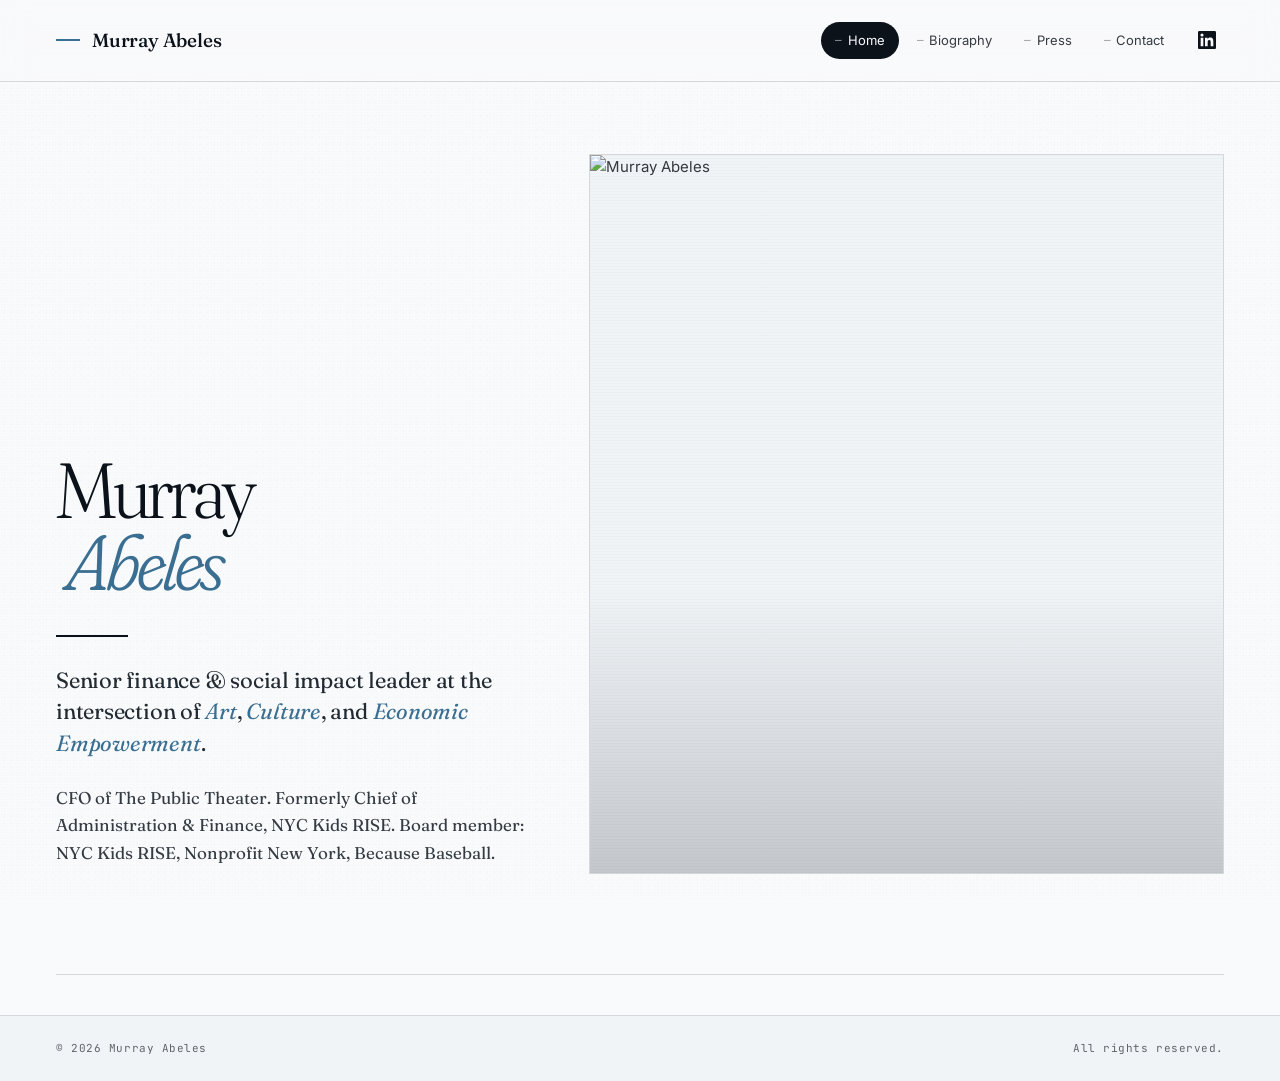
==== commit 8a2f572f: "Implement Direction A redesign — Warm & Humanistic editorial style Full visual overhaul across all p" ====
--- a/index.html
+++ b/index.html
@@ -4,79 +4,63 @@
     <meta charset="UTF-8">
     <meta name="viewport" content="width=device-width, initial-scale=1.0">
     <title>Murray Abeles</title>
+    <link rel="preconnect" href="https://fonts.googleapis.com">
+    <link rel="preconnect" href="https://fonts.gstatic.com" crossorigin>
+    <link href="https://fonts.googleapis.com/css2?family=Fraunces:ital,opsz,wght,SOFT@0,9..144,300..700,0..100;1,9..144,300..700,0..100&family=Inter:wght@400;500;600&family=JetBrains+Mono:wght@400;500&display=swap" rel="stylesheet">
     <link rel="stylesheet" href="css/style.css">
 </head>
-<body class="home">
-    <header>
-        <div class="header-inner">
-            <a href="index.html" class="site-name">Murray Abeles</a>
-            <nav>
-                <a href="index.html" class="active">Home</a>
-                <a href="bio.html">Bio</a>
-                <a href="press.html">Press</a>
-                <a href="contact.html">Contact</a>
-                <a href="https://www.linkedin.com/in/murrayabeles/" target="_blank" class="linkedin-icon" aria-label="LinkedIn"><svg xmlns="http://www.w3.org/2000/svg" width="20" height="20" viewBox="0 0 24 24" fill="#0A66C2"><path d="M20.447 20.452h-3.554v-5.569c0-1.328-.027-3.037-1.852-3.037-1.853 0-2.136 1.445-2.136 2.939v5.667H9.351V9h3.414v1.561h.046c.477-.9 1.637-1.85 3.37-1.85 3.601 0 4.267 2.37 4.267 5.455v6.286zM5.337 7.433a2.062 2.062 0 0 1-2.063-2.065 2.064 2.064 0 1 1 2.063 2.065zm1.782 13.019H3.555V9h3.564v11.452zM22.225 0H1.771C.792 0 0 .774 0 1.729v20.542C0 23.227.792 24 1.771 24h20.451C23.2 24 24 23.227 24 22.271V1.729C24 .774 23.2 0 22.222 0h.003z"/></svg></a>
-            </nav>
-        </div>
+<body>
+
+    <header class="site-nav">
+        <a class="site-mark" href="index.html">
+            <span class="mark-rule"></span>
+            <span class="mark-name">Murray Abeles</span>
+        </a>
+        <nav>
+            <a class="nav-link active" href="index.html"><span class="nav-dash">—</span>Home</a>
+            <a class="nav-link" href="bio.html"><span class="nav-dash">—</span>Biography</a>
+            <a class="nav-link" href="press.html"><span class="nav-dash">—</span>Press</a>
+            <a class="nav-link" href="contact.html"><span class="nav-dash">—</span>Contact</a>
+            <a class="nav-linkedin" href="https://www.linkedin.com/in/murrayabeles/" target="_blank" aria-label="LinkedIn">
+                <svg width="18" height="18" viewBox="0 0 24 24" fill="currentColor" aria-hidden="true">
+                    <path d="M20.447 20.452h-3.554v-5.569c0-1.328-.027-3.037-1.852-3.037-1.853 0-2.136 1.445-2.136 2.939v5.667H9.351V9h3.414v1.561h.046c.477-.9 1.637-1.85 3.37-1.85 3.601 0 4.268 2.37 4.268 5.455v6.286zM5.337 7.433a2.062 2.062 0 01-2.063-2.065 2.063 2.063 0 112.063 2.065zm1.782 13.019H3.555V9h3.564v11.452zM22.225 0H1.771C.792 0 0 .774 0 1.729v20.542C0 23.227.792 24 1.771 24h20.451C23.2 24 24 23.227 24 22.271V1.729C24 .774 23.2 0 22.222 0h.003z"/>
+                </svg>
+            </a>
+        </nav>
     </header>
 
-    <section class="hero-full">
-        <div class="hero-overlay"></div>
-        <div class="hero-content">
-            <h1 class="hero-name">Murray Abeles</h1>
-            <p class="hero-tagline">Senior finance &amp; social impact leader at the intersection of Art, Culture, and Economic Empowerment.</p>
-            <ul>
-                <li>CFO, <a href="https://publictheater.org/" target="_blank">The Public Theater</a></li>
-                <li>Former Chief of Admin &amp; Finance at <a href="https://nyckidsrise.org/" target="_blank">NYC Kids RISE</a>. Investment Banking &amp; Asset Management Alum</li>
-                <li>Board Member: <a href="http://nyckidsrise.org/about/" target="_blank">NYC Kids RISE</a>, <a href="https://www.nonprofitnewyork.org/" target="_blank">Nonprofit New York</a>, <a href="https://www.becausebaseball.org/" target="_blank">Because Baseball</a></li>
-            </ul>
-        </div>
-        <div class="scroll-cue" aria-hidden="true">
-            <svg xmlns="http://www.w3.org/2000/svg" width="28" height="28" viewBox="0 0 24 24" fill="none" stroke="#fff" stroke-width="2" stroke-linecap="round" stroke-linejoin="round"><polyline points="6 9 12 15 18 9"></polyline></svg>
-        </div>
-    </section>
-
-    <main class="page">
-
-        <section class="featured-section">
-            <div class="section-eyebrow">Recent Highlights &amp; Projects</div>
-
-            <div class="project-block">
-                <div class="project-image"><img src="images/Gemini_Generated_Image_oh601hoh601hoh60.webp" alt="Delacorte Theater Renovation"></div>
-                <div class="project-text">
-                    <h3>Delacorte Theater Renovation</h3>
-                    <p>Oversaw the $85 million renovation of the historic Delacorte Theater in Central Park — the outdoor home of Shakespeare in the Park — expanding accessibility and preserving a beloved New York institution.</p>
-                    <a href="https://www.nytimes.com/2025/08/07/theater/delacorte-shakespeare-renovation.html" target="_blank">Read more &rarr;</a>
+    <main class="home-wrap">
+        <section class="hero">
+            <div class="hero-body">
+                <h1 class="hero-h1">
+                    <span class="hero-line-1">Murray</span>
+                    <span class="hero-line-2"><em>Abeles</em></span>
+                </h1>
+                <div class="hero-rule"></div>
+                <p class="hero-lede">
+                    Senior finance &amp; social impact leader at the intersection of
+                    <em>Art</em>, <em>Culture</em>, and <em>Economic Empowerment</em>.
+                </p>
+                <p class="hero-sub">
+                    CFO of The Public Theater. Formerly Chief of Administration &amp; Finance, NYC Kids RISE.
+                    Board member: NYC Kids RISE, Nonprofit New York, Because Baseball.
+                </p>
+            </div>
+            <aside class="hero-portrait">
+                <div class="portrait-frame">
+                    <img src="images/portrait.jpg" alt="Murray Abeles">
+                    <div class="portrait-grain"></div>
                 </div>
-            </div>
-
-            <div class="project-block reverse">
-                <div class="project-image"><img src="images/15r.webp" alt="Twelfth Night at the Delacorte"></div>
-                <div class="project-text">
-                    <h3>Twelfth Night — Inaugurating the Renovated Delacorte</h3>
-                    <p>The landmark production of <em>Twelfth Night</em>, starring Lupita Nyong'o, inaugurated the renovated Delacorte Theater and was broadcast nationally on PBS.</p>
-                    <a href="https://www.pbs.org/wnet/gperf/twelfth-night-about/17254/" target="_blank">Watch on PBS &rarr;</a>
-                </div>
-            </div>
-
-            <div class="project-block">
-                <div class="project-image"><img src="images/Screenshot+2025-11-24+150831.webp" alt="NYC Kids RISE Convening 2025"></div>
-                <div class="project-text">
-                    <h3>NYC Kids RISE Convening '25</h3>
-                    <p>Featured speaker on capital stack strategies for community-based college savings programs, presenting alongside city and philanthropic partners at the annual NYC Kids RISE Convening.</p>
-                    <a href="https://nyckidsrise.org/" target="_blank">Learn about NYC Kids RISE &rarr;</a>
-                </div>
-            </div>
+            </aside>
         </section>
     </main>
 
-    <footer>
-        <p>&copy; 2026 Murray Abeles</p>
+    <footer class="site-footer">
+        <div class="footer-base">
+            <span>© 2026 Murray Abeles</span>
+            <span>All rights reserved.</span>
+        </div>
     </footer>
-    <script>
-        window.addEventListener('scroll', function() {
-            document.querySelector('header').classList.toggle('scrolled', window.scrollY > 60);
-        });
-    </script>
+
 </body>
 </html>
--- a/css/style.css
+++ b/css/style.css
@@ -1,615 +1,590 @@
 /* =========================================
-   Base & Reset
-   ========================================= */
-*, *::before, *::after {
-    box-sizing: border-box;
-    margin: 0;
-    padding: 0;
-}
-
+   Murray Abeles — Direction A
+   Warm & Humanistic · Editorial
+   ========================================= */
+
+/* ── Reset ── */
+*, *::before, *::after { box-sizing: border-box; margin: 0; padding: 0; }
+a { color: inherit; text-decoration: none; }
+img { display: block; }
+
+/* ── Design Tokens ── */
 :root {
-    --max-width: 1140px;
-    --color-bg: #fff;
-    --color-text: #111;
-    --color-muted: #555;
-    --color-border: #e0e0e0;
-    --color-accent: #111;
-    --font: -apple-system, BlinkMacSystemFont, "Segoe UI", Roboto, Helvetica, Arial, sans-serif;
-    --header-height: 64px;
-}
-
-html {
-    scroll-behavior: smooth;
-}
-
+  --ink:         oklch(0.18 0.020 250);
+  --ink-2:       oklch(0.28 0.018 250);
+  --text:        oklch(0.35 0.015 250);
+  --muted:       oklch(0.50 0.012 250);
+  --subtle:      oklch(0.68 0.010 250);
+  --line:        oklch(0.88 0.008 250);
+  --line-2:      oklch(0.94 0.006 250);
+  --paper:       oklch(0.985 0.003 250);
+  --paper-2:     oklch(0.965 0.005 250);
+  --accent:      oklch(0.52 0.08  240);
+  --accent-soft: oklch(0.94 0.02  240);
+
+  --serif: 'Fraunces', Georgia, serif;
+  --sans:  'Inter', -apple-system, BlinkMacSystemFont, sans-serif;
+  --mono:  'JetBrains Mono', ui-monospace, Menlo, monospace;
+}
+
+/* ── Base ── */
+html { scroll-behavior: smooth; }
 body {
-    font-family: var(--font);
-    background: var(--color-bg);
-    color: var(--color-text);
-    line-height: 1.7;
-    font-size: 17px;
-}
-
-/* =========================================
-   Header & Nav
-   ========================================= */
-header {
-    position: sticky;
-    top: 0;
-    z-index: 100;
-    height: var(--header-height);
-    background: rgba(255, 255, 255, 0.92);
-    backdrop-filter: blur(12px);
-    -webkit-backdrop-filter: blur(12px);
-    border-bottom: 1px solid var(--color-border);
-    display: flex;
-    align-items: center;
-}
-
-header .header-inner {
-    width: 100%;
-    max-width: var(--max-width);
-    margin: 0 auto;
-    padding: 0 32px;
-    display: flex;
-    align-items: center;
-    justify-content: space-between;
-}
-
-header .site-name {
-    font-size: 1.05rem;
-    font-weight: 600;
-    letter-spacing: 0.01em;
-    text-decoration: none;
-    color: var(--color-text);
-    transition: color 0.3s;
-}
-
-nav {
-    display: flex;
-    align-items: center;
-    gap: 28px;
-}
-
-nav a {
-    color: var(--color-muted);
-    text-decoration: none;
-    font-size: 0.92rem;
-    font-weight: 500;
-    letter-spacing: 0.02em;
-    transition: color 0.2s;
-}
-
-nav a:hover,
-nav a.active {
-    color: var(--color-text);
-}
-
-/* Transparent header on homepage before scroll */
-body.home header {
-    background: transparent;
-    border-bottom: none;
-}
-
-body.home header .site-name {
-    color: #fff;
-}
-
-body.home nav a {
-    color: rgba(255,255,255,0.75);
-}
-
-body.home nav a:hover,
-body.home nav a.active {
-    color: #fff;
-}
-
-body.home header svg {
-    fill: #fff;
-}
-
-/* Solid header after scroll (homepage) */
-body.home header.scrolled {
-    background: rgba(255,255,255,0.92);
-    backdrop-filter: blur(12px);
-    -webkit-backdrop-filter: blur(12px);
-    border-bottom: 1px solid var(--color-border);
-}
-
-body.home header.scrolled .site-name {
-    color: var(--color-text);
-}
-
-body.home header.scrolled nav a {
-    color: var(--color-muted);
-}
-
-body.home header.scrolled nav a:hover,
-body.home header.scrolled nav a.active {
-    color: var(--color-text);
-}
-
-body.home header.scrolled svg {
-    fill: #0A66C2;
-}
-
-nav a.linkedin-icon {
-    display: flex;
-    align-items: center;
-    line-height: 1;
-}
-
-nav a.linkedin-icon svg {
-    display: block;
-    transition: opacity 0.2s;
-}
-
-nav a.linkedin-icon:hover svg {
-    opacity: 0.7;
-}
-
-/* =========================================
-   Page Wrapper
-   ========================================= */
-.page {
-    max-width: var(--max-width);
-    margin: 0 auto;
-    padding: 0 32px;
-}
-
-/* =========================================
-   Hero Full-Viewport (Home)
-   ========================================= */
-.hero-full {
-    position: relative;
-    margin-top: calc(-1 * var(--header-height));
-    height: 100vh;
-    background: url('../images/PXL_20250730_222153449.MP.jpg') center center / cover no-repeat;
-    display: flex;
-    align-items: flex-end;
-}
-
-.hero-overlay {
-    position: absolute;
-    inset: 0;
-    background:
-        linear-gradient(to top, rgba(0,0,0,0.6) 0%, rgba(0,0,0,0.1) 40%, transparent 70%),
-        linear-gradient(to left, rgba(0,0,0,0.6) 0%, rgba(0,0,0,0.2) 40%, transparent 65%);
-}
-
-.hero-content {
-    position: relative;
-    z-index: 1;
-    width: 100%;
-    max-width: var(--max-width);
-    margin: 0 auto;
-    padding: 0 32px 56px;
-    color: #fff;
-}
-
-.hero-name {
-    font-size: 3rem;
-    font-weight: 700;
-    letter-spacing: -0.02em;
-    line-height: 1.1;
-    margin-bottom: 12px;
-    margin-left: auto;
-    max-width: 560px;
-}
-
-.hero-tagline {
-    font-size: 1.05rem;
-    line-height: 1.6;
-    margin-bottom: 24px;
-    max-width: 560px;
-    margin-left: auto;
-    color: rgba(255,255,255,0.85);
-}
-
-.scroll-cue {
-    position: absolute;
-    bottom: 28px;
-    left: 50%;
-    transform: translateX(-50%);
-    animation: bounce 2s infinite;
-    opacity: 0.7;
-}
-
-@keyframes bounce {
-    0%, 100% { transform: translateX(-50%) translateY(0); }
-    50% { transform: translateX(-50%) translateY(8px); }
-}
-
-.hero-content ul {
-    list-style: none;
-    padding: 0;
-    max-width: 560px;
-    margin-left: auto;
-}
-
-.hero-content ul li {
-    padding: 8px 0;
-    border-top: 1px solid rgba(255,255,255,0.25);
-    font-size: 0.97rem;
-    color: rgba(255,255,255,0.85);
-}
-
-.hero-content ul li:last-child {
-    border-bottom: 1px solid rgba(255,255,255,0.25);
-}
-
-.hero-content ul li a {
-    color: #fff;
-    text-decoration: none;
-    font-weight: 500;
-}
-
-.hero-content ul li a:hover {
-    text-decoration: underline;
-}
-
-/* =========================================
-   Section Divider
-   ========================================= */
-.section-divider {
-    border: none;
-    border-top: 1px solid var(--color-border);
-    margin: 0;
-}
-
-/* =========================================
-   Featured Projects (Home)
-   ========================================= */
-.featured-section {
-    padding: 72px 0 80px;
-}
-
-.section-eyebrow {
-    font-size: 0.78rem;
-    font-weight: 700;
-    text-transform: uppercase;
-    letter-spacing: 0.12em;
-    color: var(--color-muted);
-    margin-bottom: 56px;
-    display: flex;
-    align-items: center;
-    gap: 16px;
-}
-
-.section-eyebrow::after {
-    content: '';
-    flex: 1;
-    height: 1px;
-    background: var(--color-border);
-}
-
-.project-block {
-    display: grid;
-    grid-template-columns: 1fr 1fr;
-    gap: 56px;
-    align-items: center;
-    margin-bottom: 72px;
-}
-
-.project-block:last-child {
-    margin-bottom: 0;
-}
-
-/* Alternate: image on right */
-.project-block.reverse {
-    direction: rtl;
-}
-
-.project-block.reverse > * {
-    direction: ltr;
-}
-
-.project-image {
-    border-radius: 4px;
-    aspect-ratio: 4/3;
-    overflow: hidden;
-}
-
-.project-image img {
-    width: 100%;
-    height: 100%;
-    object-fit: cover;
-    display: block;
-    transition: transform 0.5s ease;
-}
-
-.project-image:hover img {
-    transform: scale(1.04);
-}
-
-.project-text h3 {
-    font-size: 1.25rem;
-    font-weight: 700;
-    margin-bottom: 12px;
-    line-height: 1.3;
-}
-
-.project-text p {
-    color: var(--color-muted);
-    font-size: 0.97rem;
-    margin-bottom: 16px;
-}
-
-.project-text a {
-    color: var(--color-text);
-    font-weight: 600;
-    font-size: 0.9rem;
-    text-decoration: none;
-    border-bottom: 2px solid var(--color-text);
-    padding-bottom: 1px;
-    transition: opacity 0.2s;
-}
-
-.project-text a:hover {
-    opacity: 0.6;
-}
-
-/* Section fade-in on scroll */
-.featured-section {
-    animation: fadeUp 0.6s ease both;
-}
-
-@keyframes fadeUp {
-    from { opacity: 0; transform: translateY(24px); }
-    to { opacity: 1; transform: translateY(0); }
-}
-
-/* =========================================
-   Interior Pages (Bio, Press)
-   ========================================= */
-.page-header {
-    padding: 64px 0 40px;
-    border-bottom: 1px solid var(--color-border);
-    margin-bottom: 48px;
-}
-
-.page-header h1 {
-    font-size: 2.2rem;
-    font-weight: 700;
-    letter-spacing: -0.02em;
-}
-
-.page-content {
-    padding-bottom: 80px;
-}
-
-.page-content p {
-    color: var(--color-muted);
-    margin-bottom: 24px;
-    max-width: 720px;
-}
-
-/* =========================================
-   Press Page
-   ========================================= */
-.press-section {
-    margin-bottom: 48px;
-}
-
-.press-section h2 {
-    font-size: 1.1rem;
-    font-weight: 700;
-    text-transform: uppercase;
-    letter-spacing: 0.08em;
-    color: var(--color-muted);
-    margin-bottom: 20px;
-}
-
-.press-section ul {
-    list-style: none;
-    padding: 0;
-}
-
-.press-section ul li {
-    border-top: 1px solid var(--color-border);
-    padding: 14px 0;
-}
-
-.press-section ul li:last-child {
-    border-bottom: 1px solid var(--color-border);
+  font-family: var(--sans);
+  background: var(--paper);
+  color: var(--text);
+  font-size: 15px;
+  line-height: 1.6;
+  min-height: 100vh;
+}
+
+/* Paper texture overlay */
+body::before {
+  content: '';
+  position: fixed;
+  inset: 0;
+  pointer-events: none;
+  background-image:
+    radial-gradient(oklch(0.40 0.02 250 / 0.020) 1px, transparent 1px),
+    radial-gradient(oklch(0.20 0.02 250 / 0.015) 1px, transparent 1px);
+  background-size: 3px 3px, 7px 7px;
+  background-position: 0 0, 1px 1px;
+  mix-blend-mode: multiply;
+  z-index: 0;
+}
+
+/* =========================================
+   NAV
+   ========================================= */
+.site-nav {
+  position: sticky;
+  top: 0;
+  z-index: 10;
+  display: flex;
+  align-items: center;
+  justify-content: space-between;
+  padding: 22px 56px;
+  background: oklch(0.985 0.003 250 / 0.85);
+  backdrop-filter: blur(14px);
+  -webkit-backdrop-filter: blur(14px);
+  border-bottom: 1px solid var(--line);
+}
+
+.site-mark {
+  display: flex;
+  align-items: center;
+  gap: 12px;
+}
+.mark-rule {
+  width: 24px;
+  height: 2px;
+  background: var(--accent);
+  display: inline-block;
+  flex-shrink: 0;
+}
+.mark-name {
+  font-family: var(--serif);
+  font-weight: 500;
+  font-size: 19px;
+  color: var(--ink);
+  letter-spacing: -0.01em;
+}
+
+.site-nav nav {
+  display: flex;
+  align-items: center;
+  gap: 4px;
+}
+
+.nav-link {
+  font-size: 13px;
+  letter-spacing: -0.005em;
+  color: var(--text);
+  padding: 8px 14px;
+  border-radius: 999px;
+  display: inline-flex;
+  align-items: center;
+  gap: 6px;
+  transition: background 0.2s, color 0.2s;
+}
+.nav-dash {
+  font-family: var(--mono);
+  color: var(--subtle);
+  font-size: 11px;
+}
+.nav-link:hover { background: oklch(0.20 0.015 250 / 0.06); }
+.nav-link.active { background: var(--ink); color: var(--paper); }
+.nav-link.active .nav-dash { color: oklch(0.70 0.01 250); }
+
+.nav-linkedin {
+  margin-left: 8px;
+  display: inline-flex;
+  align-items: center;
+  justify-content: center;
+  padding: 8px;
+  color: var(--ink);
+  border-radius: 999px;
+  transition: color 0.2s, background 0.2s;
+}
+.nav-linkedin:hover { color: var(--accent); background: oklch(0.20 0.015 250 / 0.06); }
+
+/* =========================================
+   HOME — HERO
+   ========================================= */
+.home-wrap {
+  padding: 0 56px 40px;
+  position: relative;
+  z-index: 1;
+}
+
+.hero {
+  display: grid;
+  grid-template-columns: 0.85fr 1.15fr;
+  gap: 0 64px;
+  padding: 72px 0 100px;
+  border-bottom: 1px solid var(--line);
+}
+
+.hero-body {
+  align-self: end;
+  padding-bottom: 8px;
+}
+
+.hero-h1 {
+  font-family: var(--serif);
+  font-weight: 300;
+  font-size: 78px;
+  line-height: 0.92;
+  letter-spacing: -0.04em;
+  color: var(--ink);
+  margin: 0;
+  font-variation-settings: 'opsz' 144, 'SOFT' 50;
+}
+.hero-line-1 { display: block; }
+.hero-line-2 { display: block; margin-left: 0.12em; }
+.hero-line-2 em {
+  font-style: italic;
+  font-weight: 300;
+  color: var(--accent);
+  font-variation-settings: 'opsz' 144, 'SOFT' 100;
+}
+
+.hero-rule {
+  width: 72px;
+  height: 2px;
+  background: var(--ink);
+  margin: 36px 0 28px;
+}
+
+.hero-lede {
+  font-family: var(--serif);
+  font-weight: 400;
+  font-size: 22px;
+  line-height: 1.45;
+  color: var(--ink-2);
+  letter-spacing: -0.01em;
+  max-width: 520px;
+  margin: 0;
+}
+.hero-lede em {
+  font-style: italic;
+  color: var(--accent);
+}
+
+.hero-sub {
+  font-family: var(--serif);
+  font-weight: 400;
+  font-size: 17px;
+  line-height: 1.6;
+  color: var(--text);
+  margin: 24px 0 0;
+  max-width: 520px;
+}
+
+.hero-portrait {
+  display: flex;
+  flex-direction: column;
+  align-items: flex-end;
+  justify-content: flex-end;
+}
+
+.portrait-frame {
+  position: relative;
+  width: 100%;
+  height: 720px;
+  background: var(--paper-2);
+  overflow: hidden;
+  border: 1px solid var(--line);
+}
+.portrait-frame img {
+  width: 100%;
+  height: 100%;
+  object-fit: cover;
+  object-position: 25% center;
+  filter: saturate(0.85) contrast(1.02);
+}
+.portrait-grain {
+  position: absolute;
+  inset: 0;
+  background:
+    linear-gradient(to bottom, oklch(0.20 0.02 250 / 0) 60%, oklch(0.20 0.02 250 / 0.20) 100%),
+    repeating-linear-gradient(0deg, oklch(0.20 0.02 250 / 0.02) 0 1px, transparent 1px 3px);
+  pointer-events: none;
+}
+
+/* =========================================
+   SHARED — EYEBROW
+   ========================================= */
+.eyebrow {
+  font-family: var(--mono);
+  font-size: 12px;
+  letter-spacing: 0.02em;
+  color: var(--muted);
+  text-transform: uppercase;
+  display: inline-flex;
+  align-items: center;
+  gap: 10px;
+  margin-bottom: 20px;
+}
+.eyebrow-dot {
+  width: 7px;
+  height: 7px;
+  border-radius: 50%;
+  background: var(--accent);
+  display: inline-block;
+  box-shadow: 0 0 0 3px oklch(0.52 0.08 240 / 0.22);
+  flex-shrink: 0;
+}
+
+/* =========================================
+   INTERIOR PAGES
+   ========================================= */
+.page-wrap {
+  padding: 80px 56px 120px;
+  position: relative;
+  z-index: 1;
+  min-height: 80vh;
+}
+
+.page-head {
+  padding-bottom: 48px;
+  border-bottom: 1px solid var(--line);
+  margin-bottom: 64px;
+}
+
+.page-h1 {
+  font-family: var(--serif);
+  font-weight: 300;
+  font-size: 120px;
+  letter-spacing: -0.04em;
+  line-height: 0.95;
+  color: var(--ink);
+  margin: 0;
+}
+.page-h1 em {
+  font-style: italic;
+  color: var(--accent);
+  font-weight: 300;
+}
+
+/* =========================================
+   BIO — ESSAY
+   ========================================= */
+.essay {
+  max-width: 680px;
+  margin: 0 auto;
+}
+
+.essay-p {
+  font-family: var(--serif);
+  font-weight: 400;
+  font-size: 19px;
+  line-height: 1.7;
+  letter-spacing: -0.005em;
+  color: var(--ink-2);
+  margin: 0 0 36px;
+}
+.essay-first { margin-top: 12px; }
+.essay-p strong { color: var(--ink); }
+.essay-p em { font-style: italic; }
+
+.dropcap {
+  float: left;
+  font-family: var(--serif);
+  font-weight: 400;
+  font-size: 88px;
+  line-height: 0.85;
+  color: var(--ink);
+  margin: 8px 14px -2px 0;
+  letter-spacing: -0.04em;
+}
+
+.plate {
+  margin: 48px -60px;
+  display: flex;
+  flex-direction: column;
+  gap: 14px;
+}
+
+.plate-img {
+  position: relative;
+  aspect-ratio: 16/9;
+  overflow: hidden;
+  background: var(--paper-2);
+  display: block;
+  transition: opacity 0.2s;
+}
+a.plate-img:hover { opacity: 0.92; }
+.plate-img img {
+  width: 100%;
+  height: 100%;
+  object-fit: cover;
+  filter: saturate(0.85) contrast(1.02);
+}
+
+.plate figcaption {
+  font-family: var(--serif);
+  font-style: italic;
+  font-size: 14px;
+  line-height: 1.45;
+  color: var(--muted);
+  display: flex;
+  gap: 8px;
+  max-width: 680px;
+  margin: 0 auto;
+  padding: 0 4px;
+}
+.cap-num {
+  color: var(--accent);
+  font-weight: 500;
+  font-style: normal;
+  font-family: var(--mono);
+  font-size: 12px;
+  letter-spacing: 0.02em;
+  flex-shrink: 0;
+}
+
+.essay-colophon {
+  display: flex;
+  align-items: center;
+  gap: 20px;
+  margin-top: 64px;
+  padding-top: 8px;
+}
+.essay-colophon-rule {
+  flex: 1;
+  height: 1px;
+  background: var(--line);
+}
+.essay-colophon-text {
+  font-family: var(--mono);
+  font-size: 11px;
+  letter-spacing: 0.15em;
+  text-transform: uppercase;
+  color: var(--muted);
+}
+
+/* =========================================
+   PRESS
+   ========================================= */
+.press { display: flex; flex-direction: column; gap: 80px; }
+
+.press-group-title {
+  font-family: var(--mono);
+  font-size: 11px;
+  letter-spacing: 0.15em;
+  text-transform: uppercase;
+  color: var(--accent);
+  margin: 0 0 20px;
+  padding-bottom: 16px;
+  border-bottom: 1px solid var(--line);
+}
+
+.press-list { list-style: none; padding: 0; margin: 0; }
+
+.press-embed {
+  margin-left: 194px;
+  margin-top: 22px;
+  margin-bottom: 4px;
+  max-width: 560px;
+  aspect-ratio: 16 / 9;
+  background: #000;
+  border: 1px solid var(--line-2);
+}
+.press-embed iframe {
+  width: 100%;
+  height: 100%;
+  display: block;
+  border: 0;
 }
 
 .press-item {
-    display: flex;
-    align-items: flex-start;
-    gap: 16px;
-}
+  display: grid;
+  grid-template-columns: 170px 1fr;
+  gap: 24px;
+  padding: 12px 0;
+  border-bottom: 1px solid var(--line-2);
+  align-items: center;
+  transition: padding-left 0.2s;
+}
+.press-item:hover { padding-left: 12px; }
 
 .press-logo {
-    flex-shrink: 0;
-    width: 20px;
-    height: 20px;
-    margin-top: 2px;
-}
-
-.press-logo img {
-    width: 20px;
-    height: 20px;
-    object-fit: contain;
-    opacity: 0.5;
-    transition: opacity 0.2s;
-}
-
-.press-section ul li:hover .press-logo img {
-    opacity: 1;
-}
-
-.press-item a {
-    color: var(--color-text);
-    text-decoration: none;
-    font-size: 0.97rem;
-    font-weight: 500;
-    line-height: 1.4;
-}
-
-.press-item a:hover {
-    text-decoration: underline;
-}
-
-.press-note {
-    color: var(--color-muted);
-    font-size: 0.92rem;
-    margin-bottom: 20px;
-}
-
-/* =========================================
-   Contact Page
-   ========================================= */
-.contact-wrap {
-    padding: 64px 0 80px;
-    display: grid;
-    grid-template-columns: 1fr 560px;
-    gap: 80px;
-    align-items: start;
-}
-
-.contact-intro h1 {
-    font-size: 2.2rem;
-    font-weight: 700;
-    letter-spacing: -0.02em;
-    margin-bottom: 16px;
-}
-
-.contact-intro p {
-    color: var(--color-muted);
-    font-size: 0.97rem;
-}
-
-.contact-card {
-    background: rgba(255, 255, 255, 0.9);
-    border: 2px solid var(--color-border);
-    border-radius: 20px;
-    padding: 40px;
-}
-
-.contact-card .form-group {
-    margin-bottom: 20px;
-}
-
-.contact-card label {
-    display: block;
-    font-size: 0.85rem;
-    font-weight: 600;
-    letter-spacing: 0.04em;
-    text-transform: uppercase;
-    color: var(--color-muted);
-    margin-bottom: 6px;
-}
-
-.contact-card input,
-.contact-card textarea {
-    width: 100%;
-    padding: 12px 14px;
-    border: 1px solid var(--color-border);
-    border-radius: 6px;
-    font-family: var(--font);
-    font-size: 0.97rem;
-    color: var(--color-text);
-    background: #fafafa;
-    transition: border-color 0.2s;
-}
-
-.contact-card input:focus,
-.contact-card textarea:focus {
-    outline: none;
-    border-color: #999;
-    background: #fff;
-}
-
-.contact-card textarea {
-    height: 140px;
-    resize: vertical;
-}
-
-.contact-card button {
-    width: 100%;
-    padding: 14px;
-    background: var(--color-text);
-    color: #fff;
-    border: none;
-    border-radius: 6px;
-    font-family: var(--font);
-    font-size: 0.97rem;
-    font-weight: 600;
-    cursor: pointer;
-    letter-spacing: 0.02em;
-    transition: opacity 0.2s;
-}
-
-.contact-card button:hover {
-    opacity: 0.75;
-}
-
-.static-note {
-    margin-top: 14px;
-    font-size: 0.82rem;
-    color: #aaa;
-    text-align: center;
-}
-
-/* =========================================
-   Footer
-   ========================================= */
-footer {
-    border-top: 1px solid var(--color-border);
-    padding: 28px 32px;
-    text-align: center;
-    font-size: 0.85rem;
-    color: #aaa;
-}
-
-/* =========================================
-   Responsive
-   ========================================= */
-@media (max-width: 900px) {
-    .hero-full {
-        height: 80vh;
-    }
-
-    .project-block,
-    .project-block.reverse {
-        grid-template-columns: 1fr;
-        direction: ltr;
-        gap: 24px;
-    }
-
-    .contact-wrap {
-        grid-template-columns: 1fr;
-        gap: 40px;
-    }
-}
-
-@media (max-width: 600px) {
-    :root {
-        --header-height: 56px;
-    }
-
-    .page {
-        padding: 0 20px;
-    }
-
-    header .header-inner {
-        padding: 0 20px;
-    }
-
-    nav {
-        gap: 16px;
-    }
-
-    nav a {
-        font-size: 0.85rem;
-    }
-
-    .hero-content {
-        padding: 0 20px 40px;
-    }
-
-    footer {
-        padding: 20px;
-    }
-}
+  display: flex;
+  align-items: center;
+  justify-content: flex-start;
+  line-height: 1;
+  padding-right: 20px;
+  border-right: 1px solid var(--line-2);
+  height: 56px;
+  width: 100%;
+  flex-shrink: 0;
+}
+.press-logo-img {
+  width: 100%;
+  height: 100%;
+  object-fit: contain;
+  object-position: left center;
+  display: block;
+}
+.press-logo--cnbc .press-logo-img,
+.press-logo--univision .press-logo-img { max-width: 60px; }
+.press-logo--wall-street-journal .press-logo-img { max-width: 56px; }
+
+.press-logo-text {
+  font-family: var(--serif);
+  font-size: 14px;
+  color: var(--ink);
+}
+
+.press-title {
+  font-family: var(--serif);
+  font-size: 18px;
+  line-height: 1.4;
+  color: var(--ink);
+  letter-spacing: -0.01em;
+}
+.press-item:hover .press-title { color: var(--accent); }
+
+/* =========================================
+   CONTACT
+   ========================================= */
+.contact-solo {
+  max-width: 640px;
+  margin: 0 auto;
+}
+
+.contact-form {
+  display: flex;
+  flex-direction: column;
+  gap: 20px;
+  background: var(--paper-2);
+  padding: 40px;
+  border: 1px solid var(--line);
+}
+
+.form-field { display: flex; flex-direction: column; gap: 8px; }
+
+.form-field label {
+  font-family: var(--mono);
+  font-size: 10px;
+  letter-spacing: 0.12em;
+  text-transform: uppercase;
+  color: var(--muted);
+}
+
+.form-field input,
+.form-field textarea {
+  font-family: var(--sans);
+  font-size: 15px;
+  color: var(--ink);
+  background: var(--paper);
+  border: 1px solid var(--line);
+  padding: 12px 14px;
+  border-radius: 2px;
+  transition: border-color 0.2s;
+  width: 100%;
+}
+.form-field input:focus,
+.form-field textarea:focus {
+  outline: none;
+  border-color: var(--ink);
+}
+.form-field textarea { resize: vertical; }
+
+.form-btn {
+  align-self: flex-start;
+  background: var(--ink);
+  color: var(--paper);
+  padding: 14px 28px;
+  font-size: 13px;
+  font-weight: 500;
+  font-family: var(--sans);
+  display: inline-flex;
+  align-items: center;
+  gap: 10px;
+  margin-top: 8px;
+  border: none;
+  cursor: pointer;
+  transition: background 0.2s, gap 0.2s;
+}
+.form-btn:hover { background: var(--accent); gap: 16px; }
+
+/* =========================================
+   FOOTER
+   ========================================= */
+.site-footer {
+  position: relative;
+  z-index: 1;
+  padding: 24px 56px;
+  background: var(--paper-2);
+  border-top: 1px solid var(--line);
+}
+.footer-base {
+  display: flex;
+  justify-content: space-between;
+  font-family: var(--mono);
+  font-size: 11px;
+  color: var(--muted);
+  letter-spacing: 0.05em;
+}
+
+/* =========================================
+   RESPONSIVE
+   ========================================= */
+@media (max-width: 1000px) {
+  .site-nav  { padding: 16px 32px; }
+  .home-wrap { padding: 0 32px 40px; }
+  .page-wrap { padding: 60px 32px 80px; }
+  .site-footer { padding: 20px 32px; }
+
+  .hero { grid-template-columns: 1fr; gap: 48px; padding: 56px 0 64px; }
+  .hero-h1 { font-size: 56px; }
+  .portrait-frame { height: 480px; }
+
+  .page-h1 { font-size: 72px; }
+  .plate { margin: 40px 0; }
+}
+
+@media (max-width: 680px) {
+  .site-nav  { padding: 14px 20px; }
+  .home-wrap { padding: 0 20px 32px; }
+  .page-wrap { padding: 40px 20px 64px; }
+  .site-footer { padding: 16px 20px; }
+
+  .nav-link { padding: 6px 10px; font-size: 12px; }
+  .mark-name { font-size: 16px; }
+
+  .hero-h1 { font-size: 42px; }
+  .hero-lede { font-size: 17px; }
+  .portrait-frame { height: 360px; }
+
+  .page-h1 { font-size: 48px; }
+  .essay-p { font-size: 17px; }
+  .dropcap { font-size: 64px; }
+
+  .press-item { grid-template-columns: 120px 1fr; }
+  .press-embed { margin-left: 0; }
+
+  .contact-form { padding: 24px; }
+}
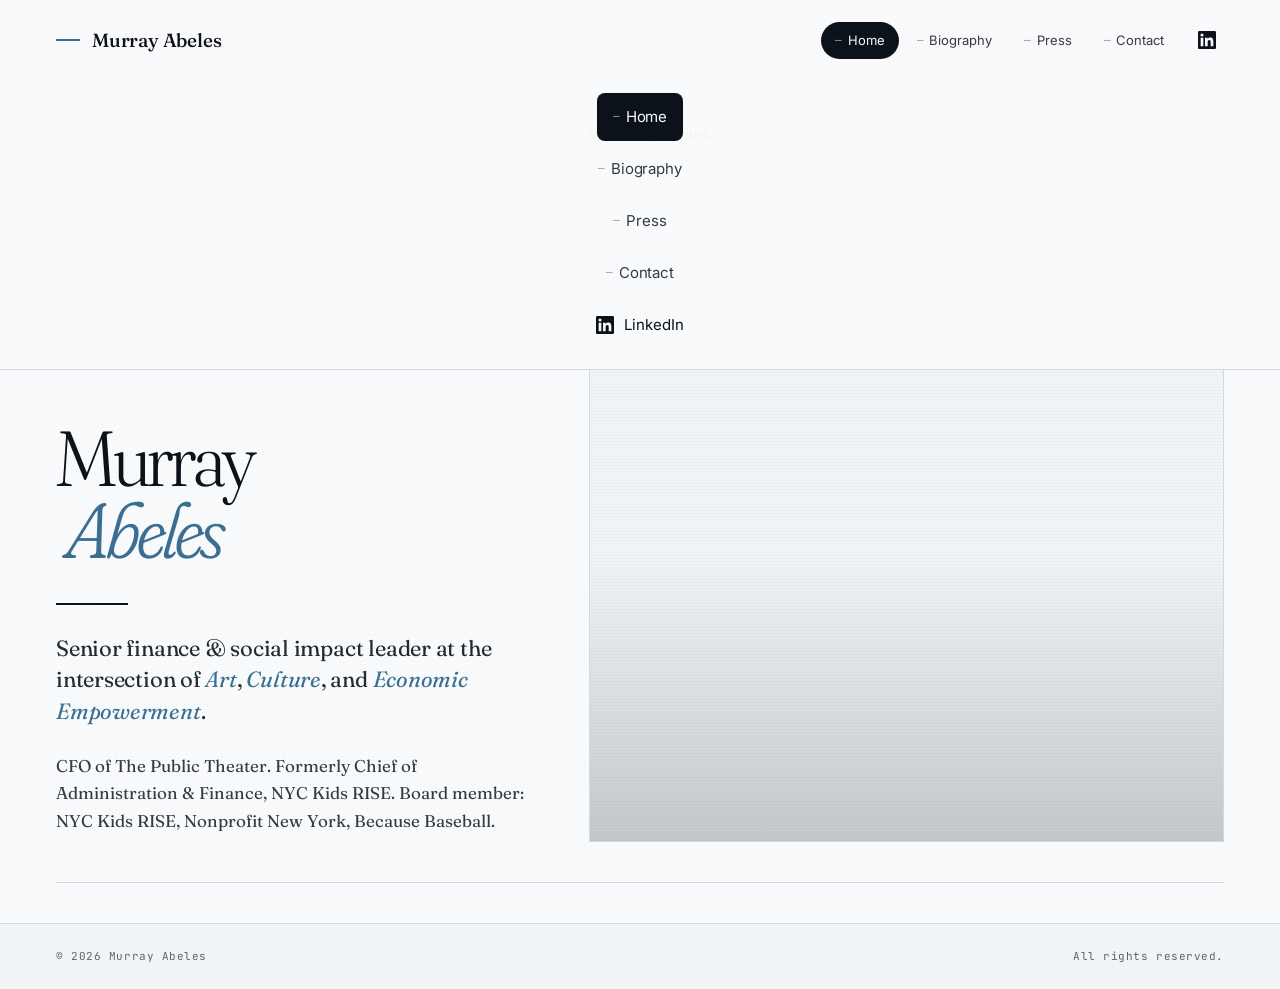
==== commit 5650c1c3: "Add mobile hamburger nav for responsive menu Co-Authored-By: Claude Sonnet 4.6 <noreply@anthropic.co" ====
--- a/index.html
+++ b/index.html
@@ -25,6 +25,18 @@
                 <svg width="18" height="18" viewBox="0 0 24 24" fill="currentColor" aria-hidden="true">
                     <path d="M20.447 20.452h-3.554v-5.569c0-1.328-.027-3.037-1.852-3.037-1.853 0-2.136 1.445-2.136 2.939v5.667H9.351V9h3.414v1.561h.046c.477-.9 1.637-1.85 3.37-1.85 3.601 0 4.268 2.37 4.268 5.455v6.286zM5.337 7.433a2.062 2.062 0 01-2.063-2.065 2.063 2.063 0 112.063 2.065zm1.782 13.019H3.555V9h3.564v11.452zM22.225 0H1.771C.792 0 0 .774 0 1.729v20.542C0 23.227.792 24 1.771 24h20.451C23.2 24 24 23.227 24 22.271V1.729C24 .774 23.2 0 22.222 0h.003z"/>
                 </svg>
+            </a>
+        </nav>
+        <button class="nav-hamburger" aria-label="Toggle menu" aria-expanded="false">
+            <span></span><span></span><span></span>
+        </button>
+        <nav class="nav-drawer">
+            <a class="nav-link active" href="index.html"><span class="nav-dash">—</span>Home</a>
+            <a class="nav-link" href="bio.html"><span class="nav-dash">—</span>Biography</a>
+            <a class="nav-link" href="press.html"><span class="nav-dash">—</span>Press</a>
+            <a class="nav-link" href="contact.html"><span class="nav-dash">—</span>Contact</a>
+            <a class="nav-linkedin" href="https://www.linkedin.com/in/murrayabeles/" target="_blank" aria-label="LinkedIn">
+                <svg width="18" height="18" viewBox="0 0 24 24" fill="currentColor" aria-hidden="true"><path d="M20.447 20.452h-3.554v-5.569c0-1.328-.027-3.037-1.852-3.037-1.853 0-2.136 1.445-2.136 2.939v5.667H9.351V9h3.414v1.561h.046c.477-.9 1.637-1.85 3.37-1.85 3.601 0 4.268 2.37 4.268 5.455v6.286zM5.337 7.433a2.062 2.062 0 01-2.063-2.065 2.063 2.063 0 112.063 2.065zm1.782 13.019H3.555V9h3.564v11.452zM22.225 0H1.771C.792 0 0 .774 0 1.729v20.542C0 23.227.792 24 1.771 24h20.451C23.2 24 24 23.227 24 22.271V1.729C24 .774 23.2 0 22.222 0h.003z"/></svg>
             </a>
         </nav>
     </header>
@@ -62,5 +74,19 @@
         </div>
     </footer>
 
+    <script>
+        const btn = document.querySelector('.nav-hamburger');
+        const drawer = document.querySelector('.nav-drawer');
+        btn.addEventListener('click', () => {
+            const open = drawer.classList.toggle('open');
+            btn.classList.toggle('open', open);
+            btn.setAttribute('aria-expanded', String(open));
+        });
+        drawer.querySelectorAll('a').forEach(a => a.addEventListener('click', () => {
+            drawer.classList.remove('open');
+            btn.classList.remove('open');
+            btn.setAttribute('aria-expanded', 'false');
+        }));
+    </script>
 </body>
 </html>
--- a/css/style.css
+++ b/css/style.css
@@ -128,6 +128,69 @@
 }
 .nav-linkedin:hover { color: var(--accent); background: oklch(0.20 0.015 250 / 0.06); }
 
+/* Hamburger — hidden on desktop */
+.nav-hamburger {
+  display: none;
+  flex-direction: column;
+  justify-content: center;
+  gap: 5px;
+  width: 36px;
+  height: 36px;
+  background: none;
+  border: none;
+  cursor: pointer;
+  padding: 4px;
+  border-radius: 6px;
+  transition: background 0.2s;
+}
+.nav-hamburger:hover { background: oklch(0.20 0.015 250 / 0.06); }
+.nav-hamburger span {
+  display: block;
+  height: 1.5px;
+  background: var(--ink);
+  border-radius: 2px;
+  transition: transform 0.25s, opacity 0.25s;
+  transform-origin: center;
+}
+.nav-hamburger.open span:nth-child(1) { transform: translateY(6.5px) rotate(45deg); }
+.nav-hamburger.open span:nth-child(2) { opacity: 0; }
+.nav-hamburger.open span:nth-child(3) { transform: translateY(-6.5px) rotate(-45deg); }
+
+/* Mobile nav drawer */
+.nav-drawer {
+  display: none;
+  position: absolute;
+  top: 100%;
+  left: 0;
+  right: 0;
+  background: oklch(0.985 0.003 250 / 0.97);
+  backdrop-filter: blur(14px);
+  -webkit-backdrop-filter: blur(14px);
+  border-bottom: 1px solid var(--line);
+  flex-direction: column;
+  padding: 12px 20px 20px;
+  gap: 4px;
+}
+.nav-drawer.open { display: flex; }
+.nav-drawer .nav-link {
+  font-size: 15px;
+  padding: 12px 16px;
+  border-radius: 8px;
+}
+.nav-drawer .nav-linkedin {
+  margin-left: 0;
+  padding: 12px 16px;
+  justify-content: flex-start;
+  gap: 10px;
+  font-size: 13px;
+  font-family: var(--sans);
+  border-radius: 8px;
+}
+.nav-drawer .nav-linkedin::after {
+  content: 'LinkedIn';
+  font-size: 15px;
+}
+
 /* =========================================
    HOME — HERO
    ========================================= */
@@ -141,7 +204,7 @@
   display: grid;
   grid-template-columns: 0.85fr 1.15fr;
   gap: 0 64px;
-  padding: 72px 0 100px;
+  padding: 40px 0 40px;
   border-bottom: 1px solid var(--line);
 }
 
@@ -260,7 +323,7 @@
    INTERIOR PAGES
    ========================================= */
 .page-wrap {
-  padding: 80px 56px 120px;
+  padding: 40px 56px 120px;
   position: relative;
   z-index: 1;
   min-height: 80vh;
@@ -529,6 +592,27 @@
   transition: background 0.2s, gap 0.2s;
 }
 .form-btn:hover { background: var(--accent); gap: 16px; }
+.form-btn:disabled { opacity: 0.6; cursor: not-allowed; }
+
+.form-error {
+  font-family: var(--mono);
+  font-size: 12px;
+  color: oklch(0.5 0.18 25);
+  padding: 10px 14px;
+  border: 1px solid oklch(0.5 0.18 25 / 0.3);
+  background: oklch(0.5 0.18 25 / 0.04);
+}
+
+/* =========================================
+   THANK YOU
+   ========================================= */
+.thankyou-msg {
+  font-family: var(--serif);
+  font-size: 19px;
+  line-height: 1.6;
+  color: var(--ink-2);
+  margin-bottom: 28px;
+}
 
 /* =========================================
    FOOTER
@@ -555,10 +639,10 @@
 @media (max-width: 1000px) {
   .site-nav  { padding: 16px 32px; }
   .home-wrap { padding: 0 32px 40px; }
-  .page-wrap { padding: 60px 32px 80px; }
+  .page-wrap { padding: 32px 32px 80px; }
   .site-footer { padding: 20px 32px; }
 
-  .hero { grid-template-columns: 1fr; gap: 48px; padding: 56px 0 64px; }
+  .hero { grid-template-columns: 1fr; gap: 48px; padding: 32px 0 64px; }
   .hero-h1 { font-size: 56px; }
   .portrait-frame { height: 480px; }
 
@@ -567,12 +651,13 @@
 }
 
 @media (max-width: 680px) {
-  .site-nav  { padding: 14px 20px; }
+  .site-nav  { padding: 14px 20px; position: relative; flex-wrap: wrap; }
   .home-wrap { padding: 0 20px 32px; }
   .page-wrap { padding: 40px 20px 64px; }
   .site-footer { padding: 16px 20px; }
 
-  .nav-link { padding: 6px 10px; font-size: 12px; }
+  .site-nav > nav { display: none; }
+  .nav-hamburger { display: flex; }
   .mark-name { font-size: 16px; }
 
   .hero-h1 { font-size: 42px; }
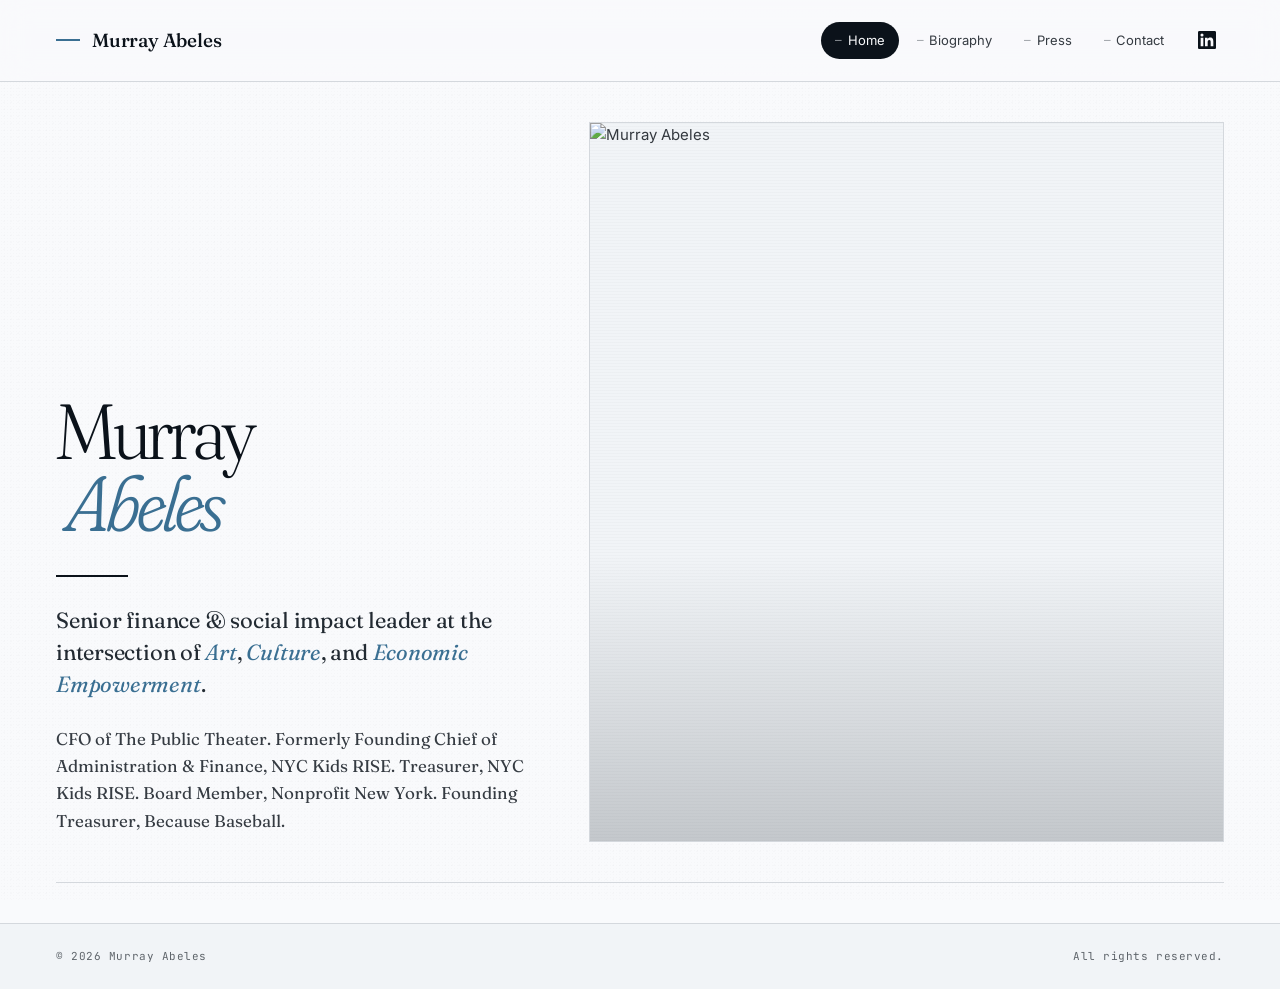
==== commit 32df97bc: "Update bio role titles for NYC Kids RISE, Nonprofit New York, and Because Baseball Co-Authored-By: C" ====
--- a/index.html
+++ b/index.html
@@ -54,8 +54,8 @@
                     <em>Art</em>, <em>Culture</em>, and <em>Economic Empowerment</em>.
                 </p>
                 <p class="hero-sub">
-                    CFO of The Public Theater. Formerly Chief of Administration &amp; Finance, NYC Kids RISE.
-                    Board member: NYC Kids RISE, Nonprofit New York, Because Baseball.
+                    CFO of The Public Theater. Formerly Founding Chief of Administration &amp; Finance, NYC Kids RISE. Treasurer, NYC Kids RISE.
+                    Board Member, Nonprofit New York. Founding Treasurer, Because Baseball.
                 </p>
             </div>
             <aside class="hero-portrait">
--- a/css/style.css
+++ b/css/style.css
@@ -90,7 +90,7 @@
   letter-spacing: -0.01em;
 }
 
-.site-nav nav {
+.site-nav > nav:not(.nav-drawer) {
   display: flex;
   align-items: center;
   gap: 4px;
@@ -450,7 +450,7 @@
 /* =========================================
    PRESS
    ========================================= */
-.press { display: flex; flex-direction: column; gap: 80px; }
+.press { display: flex; flex-direction: column; gap: 80px; max-width: 760px; margin: 0 auto; }
 
 .press-group-title {
   font-family: var(--mono);
@@ -495,7 +495,7 @@
 .press-logo {
   display: flex;
   align-items: center;
-  justify-content: flex-start;
+  justify-content: center;
   line-height: 1;
   padding-right: 20px;
   border-right: 1px solid var(--line-2);
@@ -507,7 +507,7 @@
   width: 100%;
   height: 100%;
   object-fit: contain;
-  object-position: left center;
+  object-position: center;
   display: block;
 }
 .press-logo--cnbc .press-logo-img,
@@ -656,7 +656,7 @@
   .page-wrap { padding: 40px 20px 64px; }
   .site-footer { padding: 16px 20px; }
 
-  .site-nav > nav { display: none; }
+  .site-nav > nav:not(.nav-drawer) { display: none; }
   .nav-hamburger { display: flex; }
   .mark-name { font-size: 16px; }
 
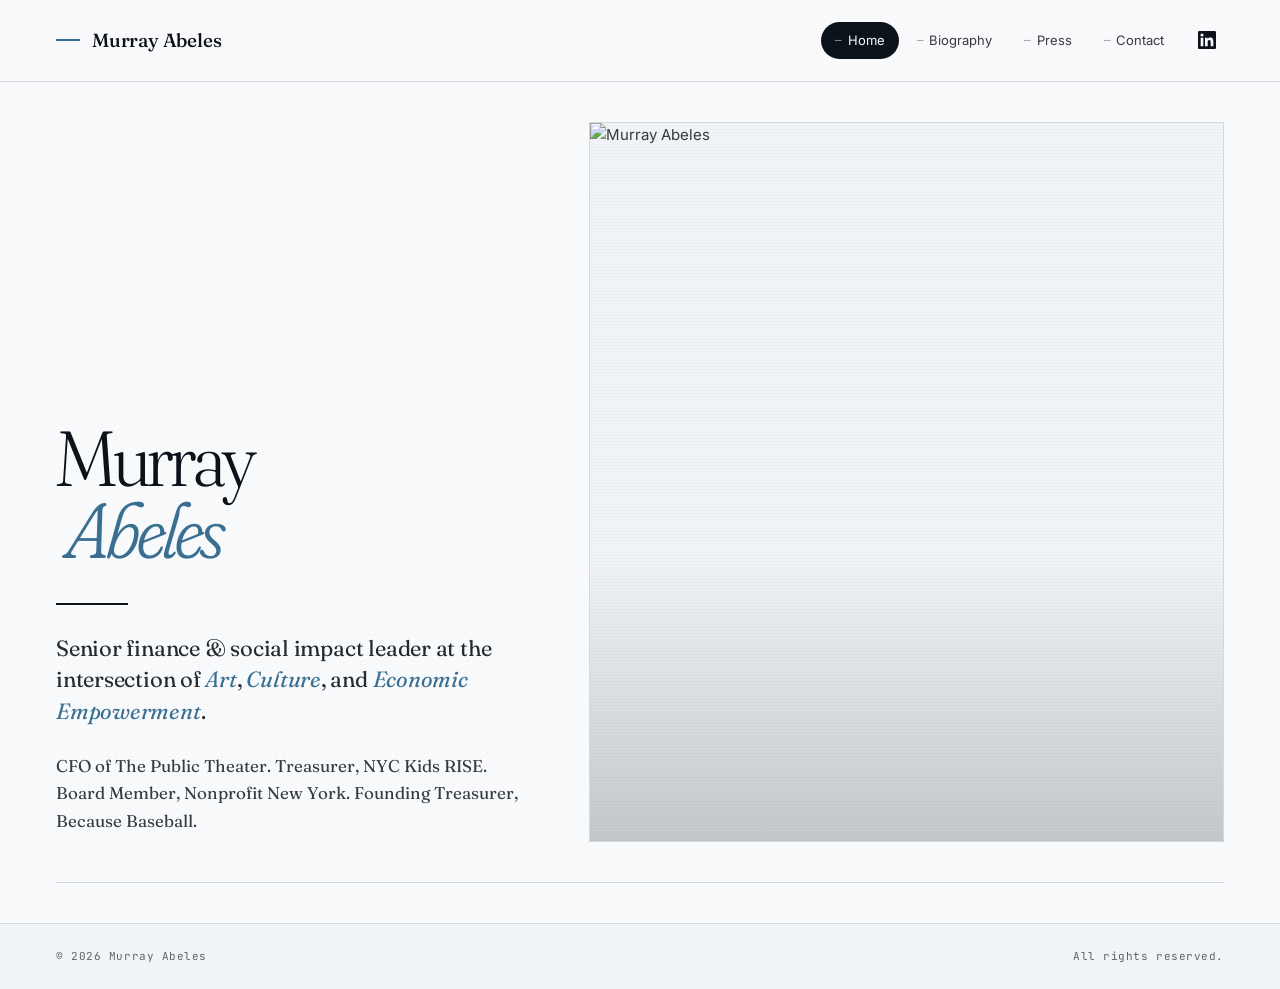
==== commit 80bf8981: "Remove former NYC Kids RISE title from homepage hero subtitle Co-Authored-By: Claude Sonnet 5 <norep" ====
--- a/index.html
+++ b/index.html
@@ -54,7 +54,7 @@
                     <em>Art</em>, <em>Culture</em>, and <em>Economic Empowerment</em>.
                 </p>
                 <p class="hero-sub">
-                    CFO of The Public Theater. Formerly Founding Chief of Administration &amp; Finance, NYC Kids RISE. Treasurer, NYC Kids RISE.
+                    CFO of The Public Theater. Treasurer, NYC Kids RISE.
                     Board Member, Nonprofit New York. Founding Treasurer, Because Baseball.
                 </p>
             </div>
